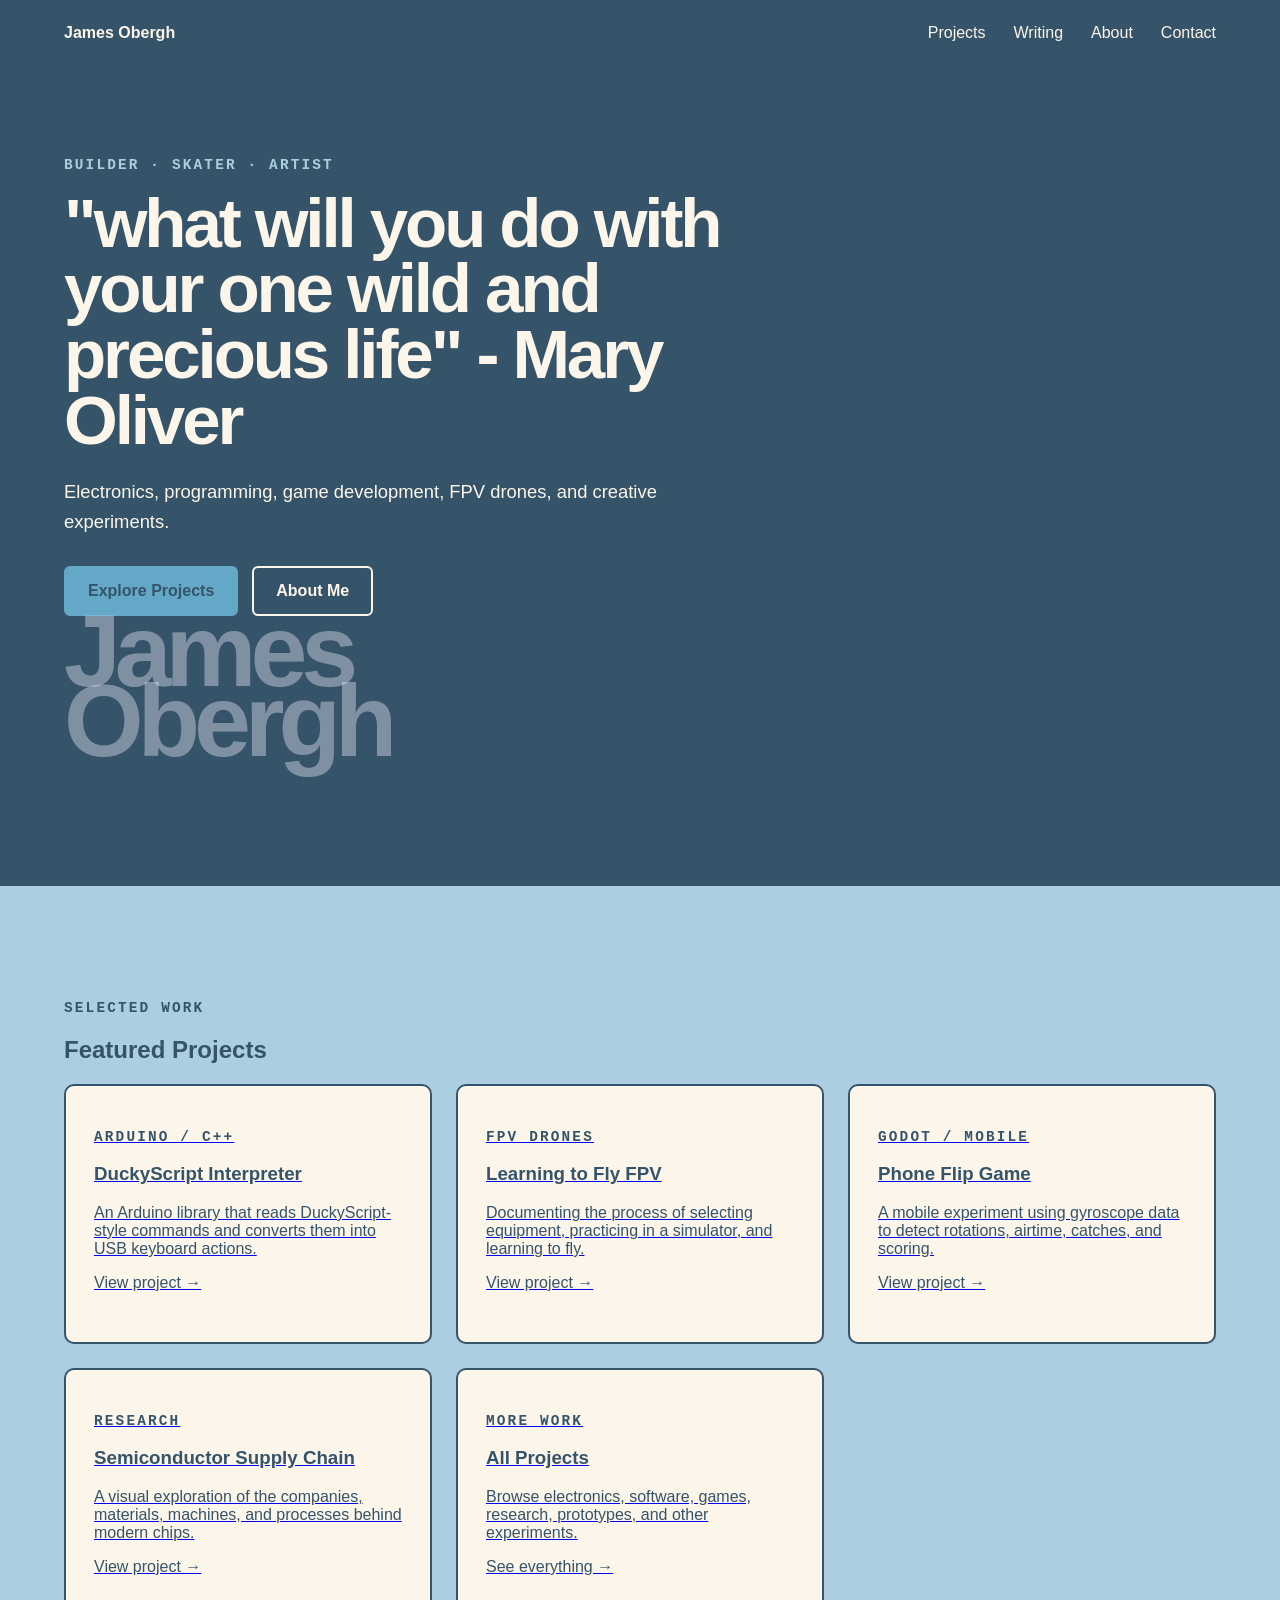
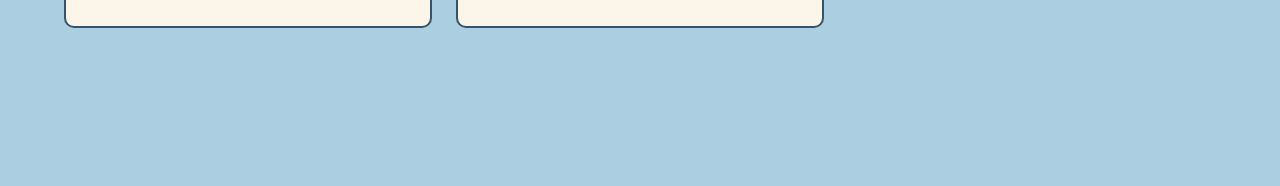
==== index.html @ 6d8366f0 "Update navigation links and project descriptions" ====
<!DOCTYPE html>
<html lang="en">
<head>
    <meta charset="UTF-8">

    <meta
        name="viewport"
        content="width=device-width, initial-scale=1.0"
    >

    <meta
        name="description"
        content="The projects, writing, and experiments of James Obergh."
    >

    <title>James Obergh</title>

    <link rel="stylesheet" href="styles.css">
    <script src="script.js" defer></script>
</head>

<body>
    <header class="site-header">
        <a class="logo" href="#">James Obergh</a>

        <nav>
            <a href="projects.html">Projects</a>
            <a href="writing.html">Writing</a>
            <a href="about.html">About</a>
            <a href="contact.html">Contact</a>
        </nav>
    </header>

    <main>
        <section class="hero">
            <div class="hero-content">
                <p class="eyebrow">
                    Builder · Skater · Artist
                </p>

                <h1>
                    "what will you do with your one wild and precious life" - Mary Oliver
                </h1>

                <p class="hero-description">
                    Electronics, programming, game development,
                    FPV drones, and creative experiments.
                </p>

            <div class="buttons">
                <a class="button" href="projects.html">
                    Explore Projects
                </a>
            
                <a class="button secondary" href="about.html">
                    About Me
                </a>
            </div>

            <div class="floating-name" aria-hidden="true">
                <span class="first-name">James</span>
                <span class="last-name">Obergh</span>
            </div>
        </section>

        <section class="projects" id="projects">
            <div class="projects-inner">
                <p class="eyebrow">Selected work</p>
                <h2>Featured Projects</h2>

                <div class="project-grid">
                
                    <!-- Featured project 1 -->
                    <a
                        class="project-card-link"
                        href="projects/duckyscript-interpreter.html"
                    >
                        <article class="project-card">
                            <p class="eyebrow">Arduino / C++</p>
                
                            <h3>DuckyScript Interpreter</h3>
                
                            <p>
                                An Arduino library that reads DuckyScript-style
                                commands and converts them into USB keyboard actions.
                            </p>
                
                            <span class="project-link-text">
                                View project →
                            </span>
                        </article>
                    </a>
                
                
                    <!-- Featured project 2 -->
                    <a
                        class="project-card-link"
                        href="projects/fpv-learning-journey.html"
                    >
                        <article class="project-card">
                            <p class="eyebrow">FPV Drones</p>
                
                            <h3>Learning to Fly FPV</h3>
                
                            <p>
                                Documenting the process of selecting equipment,
                                practicing in a simulator, and learning to fly.
                            </p>
                
                            <span class="project-link-text">
                                View project →
                            </span>
                        </article>
                    </a>
                
                
                
                    <!-- Featured project 4 -->
                    <a
                        class="project-card-link"
                        href="projects/phone-flip-game.html"
                    >
                        <article class="project-card">
                            <p class="eyebrow">Godot / Mobile</p>
                
                            <h3>Phone Flip Game</h3>
                
                            <p>
                                A mobile experiment using gyroscope data to detect
                                rotations, airtime, catches, and scoring.
                            </p>
                
                            <span class="project-link-text">
                                View project →
                            </span>
                        </article>
                    </a>
                
                
                    <!-- Featured project 5 -->
                    <a
                        class="project-card-link"
                        href="projects/semiconductor-supply-chain.html"
                    >
                        <article class="project-card">
                            <p class="eyebrow">Research</p>
                
                            <h3>Semiconductor Supply Chain</h3>
                
                            <p>
                                A visual exploration of the companies, materials,
                                machines, and processes behind modern chips.
                            </p>
                
                            <span class="project-link-text">
                                View project →
                            </span>
                        </article>
                    </a>
                
                
                    <!-- Link to the full Projects page -->
                    <a class="project-card-link" href="projects.html">
                        <article class="project-card project-card-more">
                            <p class="eyebrow">More Work</p>
                
                            <h3>All Projects</h3>
                
                            <p>
                                Browse electronics, software, games, research,
                                prototypes, and other experiments.
                            </p>
                
                            <span class="project-link-text">
                                See everything →
                            </span>
                        </article>
                    </a>
                
                </div>
            </div>
        </section>
    </main>
</body>
</html>
---- styles.css ----
/* =========================================================
   COLOR PALETTE AND DESIGN VARIABLES
   ========================================================= */

:root {
    /* Colors taken from your coastal palette */
    --cream: #FCF5EA;
    --pink: #F1CED3;
    --navy: #355469;
    --blue: #64A8C8;
    --sky: #ABCFE0;
    --lavender: #E7E4F3;

    /*
       Semantic variables describe how colors are used.

       This makes it easier to change the design later.
       For example, changing --background changes every
       element that uses var(--background).
    */
    --background: var(--navy);
    --surface: var(--sky);
    --text: var(--cream);
    --text-dark: var(--navy);
    --accent: var(--blue);
    --highlight: var(--pink);
    --paper: var(--lavender);
    --card: var(--cream);
}


/* =========================================================
   GLOBAL PAGE SETTINGS
   ========================================================= */

/*
   Apply border-box sizing to every element.

   With border-box, padding and borders are included
   inside the element's declared width and height.
*/
* {
    box-sizing: border-box;
}


/*
   Smoothly animate movement when following links
   such as href="#projects".
*/
html {
    scroll-behavior: smooth;
}


/* Main page styling */
body {
    /* Remove the browser's default outer spacing */
    margin: 0;

    /* Make the page at least as tall as the screen */
    min-height: 100vh;

    /*
       Prevent horizontally overflowing objects,
       such as the large floating name, from creating
       a horizontal scrollbar.
    */
    overflow-x: hidden;

    background: var(--background);
    color: var(--text);

    /*
       The browser tries Arial first.
       If Arial is unavailable, it tries Helvetica,
       followed by the default sans-serif font.
    */
    font-family: Arial, Helvetica, sans-serif;
}


/* =========================================================
   SITE HEADER AND NAVIGATION
   ========================================================= */

.site-header {
    /*
       Keep the header in the normal page layout while
       allowing z-index to control its stacking order.
    */
    position: relative;
    z-index: 10;

    /*
       Place the logo and navigation beside each other.
    */
    display: flex;

    /*
       Push the logo to the left and navigation to the right.
    */
    justify-content: space-between;

    /* Vertically align the logo and navigation */
    align-items: center;

    /*
       Use 90% of the viewport width, but never exceed 1200px.
    */
    width: min(1200px, 90%);

    /*
       0 gives no top/bottom margin.
       auto centers the header horizontally.
    */
    margin: 0 auto;

    /* Add 24px of space above and below the header contents */
    padding: 24px 0;
}


/* Website name shown in the upper-left corner */
.logo {
    color: var(--cream);
    font-weight: 700;
    text-decoration: none;
}


/* Navigation link container */
nav {
    display: flex;

    /* Place 28px between each navigation link */
    gap: 28px;
}


/* Individual navigation links */
nav a {
    color: var(--cream);
    text-decoration: none;

    /*
       Animate color and movement instead of changing
       them instantly.
    */
    transition:
        color 180ms ease,
        transform 180ms ease;
}


/* Navigation link behavior when hovered */
nav a:hover {
    color: var(--pink);

    /* Move the link upward by 2px */
    transform: translateY(-2px);
}


/* =========================================================
   HERO SECTION
   ========================================================= */

.hero {
    /*
       Create a positioning context for objects inside
       the hero section.
    */
    position: relative;

    /*
       Creates an isolated stacking context so hero layers
       do not unexpectedly overlap elements outside the hero.
    */
    isolation: isolate;

    overflow: visible;

    /*
       Build a two-column layout:
       left side = introduction
       right side = large floating name
    */
    display: grid;

    /*
       The first column receives slightly more space.

       minmax(0, 1.14fr):
       Can shrink to zero and receives 1.14 shares.

       minmax(340px, 0.6fr):
       Stays at least 340px wide and receives 0.6 shares.
    */
   
    grid-template-columns: minmax(0, 1.14fr) minmax(340px, 0.6fr);

    /* Vertically center the two columns */
    align-items: center;

    /* Space between the columns */
    gap: 40px;

    /* Match the width and alignment of the header */
    width: min(1200px, 90%);
    margin: 0 auto;

    /*
       svh means "small viewport height."

       The hero fills approximately one screen,
       minus space used by the header.
    */
    min-height: calc(100svh - 80px);
}


/* Contains the eyebrow, heading, description, and buttons */
.hero-content {
    position: relative;

    /*
       Place the content above the decorative floating name.
    */
    z-index: 2;

    /*
       Prevent the content from becoming excessively wide
       on large monitors.
    */
    max-width: 780px;
}


/*
   Small uppercase category-style text, such as:

   ENGINEER · PROGRAMMER · BUILDER
*/
.eyebrow {
    color: var(--sky);

    font-family: monospace;
    font-size: 0.9rem;
    font-weight: 700;

    /* Increase spacing between letters */
    letter-spacing: 0.15em;

    /* Display the text in uppercase */
    text-transform: uppercase;
}


/*
   Override the normal eyebrow color only when an eyebrow
   is inside the projects section.

   The darker color is more readable against the light
   projects background.
*/
.projects .eyebrow {
    color: var(--navy);
}


/* Main hero heading */
.hero h1 {
    /*
       Top margin: 18px
       Left/right margin: 0
       Bottom margin: 24px
    */
    margin: 18px 0 24px;

    /*
       Responsive font size:

       Minimum: 3.5rem
       Preferred: 5.4% of viewport width
       Maximum: 6rem
    */
    font-size: clamp(3.5rem, 5.4vw, 6rem);

    /*
       Tight line spacing makes the large heading
       feel more compact.
    */
    line-height: 0.95;

    /*
       Slight negative letter spacing pulls large
       letters closer together.
    */
    letter-spacing: -0.045em;
}


/* Paragraph beneath the main heading */
.hero-description {
    max-width: 620px;
    font-size: 1.15rem;

    /* Add comfortable vertical spacing between text lines */
    line-height: 1.6;
}


/* Container holding both hero buttons */
.buttons {
    display: flex;
    gap: 14px;
    margin-top: 30px;
}


/* =========================================================
   BUTTONS
   ========================================================= */

.button {
    /*
       Inline-block allows the link to behave like an
       inline element while accepting padding and sizing.
    */
    display: inline-block;

    padding: 14px 22px;

    border: 2px solid var(--blue);
    border-radius: 6px;

    background: var(--blue);
    color: var(--navy);

    font-weight: 700;
    text-decoration: none;

    /*
       Smoothly animate all button states that change
       during hover.
    */
    transition:
        background 180ms ease,
        border-color 180ms ease,
        color 180ms ease,
        transform 180ms ease,
        box-shadow 180ms ease;
}


/*
   Secondary button variation.

   It keeps the normal button dimensions but has
   a transparent background.
*/
.button.secondary {
    border-color: var(--cream);

    background: transparent;
    color: var(--cream);
}


/* Hover behavior for primary and secondary buttons */
.button:hover {
    /* Move the button upward */
    transform: translateY(-4px);

    background: var(--pink);
    border-color: var(--pink);

    /*
       Add a solid offset shadow:
       6px right, 6px down, no blur.
    */
    box-shadow: 6px 6px 0 var(--sky);
}


/* Additional hover behavior specific to the secondary button */
.button.secondary:hover {
    background: var(--lavender);
    border-color: var(--lavender);
    color: var(--navy);
}


/*
   Keyboard accessibility.

   focus-visible normally appears when a visitor navigates
   using Tab rather than clicking with the mouse.
*/
.button:focus-visible,
nav a:focus-visible,
.logo:focus-visible {
    outline: 3px solid var(--pink);

    /* Move the outline away from the element by 4px */
    outline-offset: 4px;
}


/* =========================================================
   INTERACTIVE FLOATING NAME
   ========================================================= */

.floating-name {
    position: relative;
    z-index: 1;

    justify-self: end;
    align-self: end;

    margin-bottom: 6vh;

    font-size: clamp(5rem, 8vw, 8.5rem);
    font-weight: 900;
    line-height: 0.68;
    letter-spacing: -0.06em;

    color: rgba(231, 228, 243, 0.42);

    pointer-events: none;
    user-select: none;

    transition: transform 180ms ease-out;
}


/*
   Display each name as its own line.

   Without display: block, both spans would normally
   appear beside each other.
*/
.floating-name span {
    display: block;
}


/*
   JavaScript moves James and Obergh independently.

   This makes each movement transition smoothly.
*/
.first-name,
.last-name {
    transition: transform 180ms ease-out;
}


/* =========================================================
   PROJECTS SECTION
   ========================================================= */

.projects {
    /* Make the projects section at least one screen tall */
    min-height: 100vh;

    /*
       100px top/bottom padding.
       5% left/right padding.
    */
    padding: 100px 5%;

    background: var(--sky);
    color: var(--navy);
}


/* Centers the project content and limits its width */
.projects-inner {
    width: min(1200px, 100%);
    margin: 0 auto;
}


/* Grid holding all project cards */
.project-grid {
    display: grid;

    /*
       Create three equal-width columns.
    */
    grid-template-columns: repeat(3, 1fr);

    /* Space between cards */
    gap: 24px;
}


/* Individual project card */
.project-card {
    min-height: 260px;
    padding: 28px;

    border: 2px solid var(--navy);
    border-radius: 10px;

    background: var(--cream);
    color: var(--navy);

    /*
       Smooth the card's movement, color, and shadow.
    */
    transition:
        transform 200ms ease,
        background 200ms ease,
        box-shadow 200ms ease;
}


/* Project card interaction */
.project-card:hover {
    /*
       Move the card 6px left and 6px upward.
    */
    transform: translate(-6px, -6px);

    background: var(--lavender);

    /*
       Add a solid shadow 10px right and 10px down.
    */
    box-shadow: 10px 10px 0 var(--pink);
}


/* =========================================================
   MOBILE AND TABLET LAYOUT
   ========================================================= */

/*
   Apply these rules only when the viewport is
   900px wide or narrower.
*/
@media (max-width: 900px) {
    /*
       Temporarily hide desktop navigation.

       Later, this can be replaced with a mobile menu button.
    */
    nav {
        display: none;
    }


    /*
       Change the desktop grid into a vertical flex layout.
    */
    .hero {
        display: flex;
        flex-direction: column;

        align-items: flex-start;
        justify-content: center;

        padding: 70px 0 40px;
    }


    /* Adjust heading size for smaller displays */
    .hero h1 {
        font-size: clamp(3.4rem, 12vw, 5.5rem);
    }


    /*
       On smaller screens, position the floating name
       behind the hero content.
    */
    .floating-name {
        position: absolute;

        /*
           Negative right positioning allows part of the
           decorative text to extend beyond the screen edge.
        */
        right: -8%;
        bottom: 7%;

        font-size: clamp(6rem, 22vw, 10rem);
        opacity: 0.45;
    }


    /*
       Change project cards from three columns
       to one vertical column.
    */
    .project-grid {
        grid-template-columns: 1fr;
    }
}
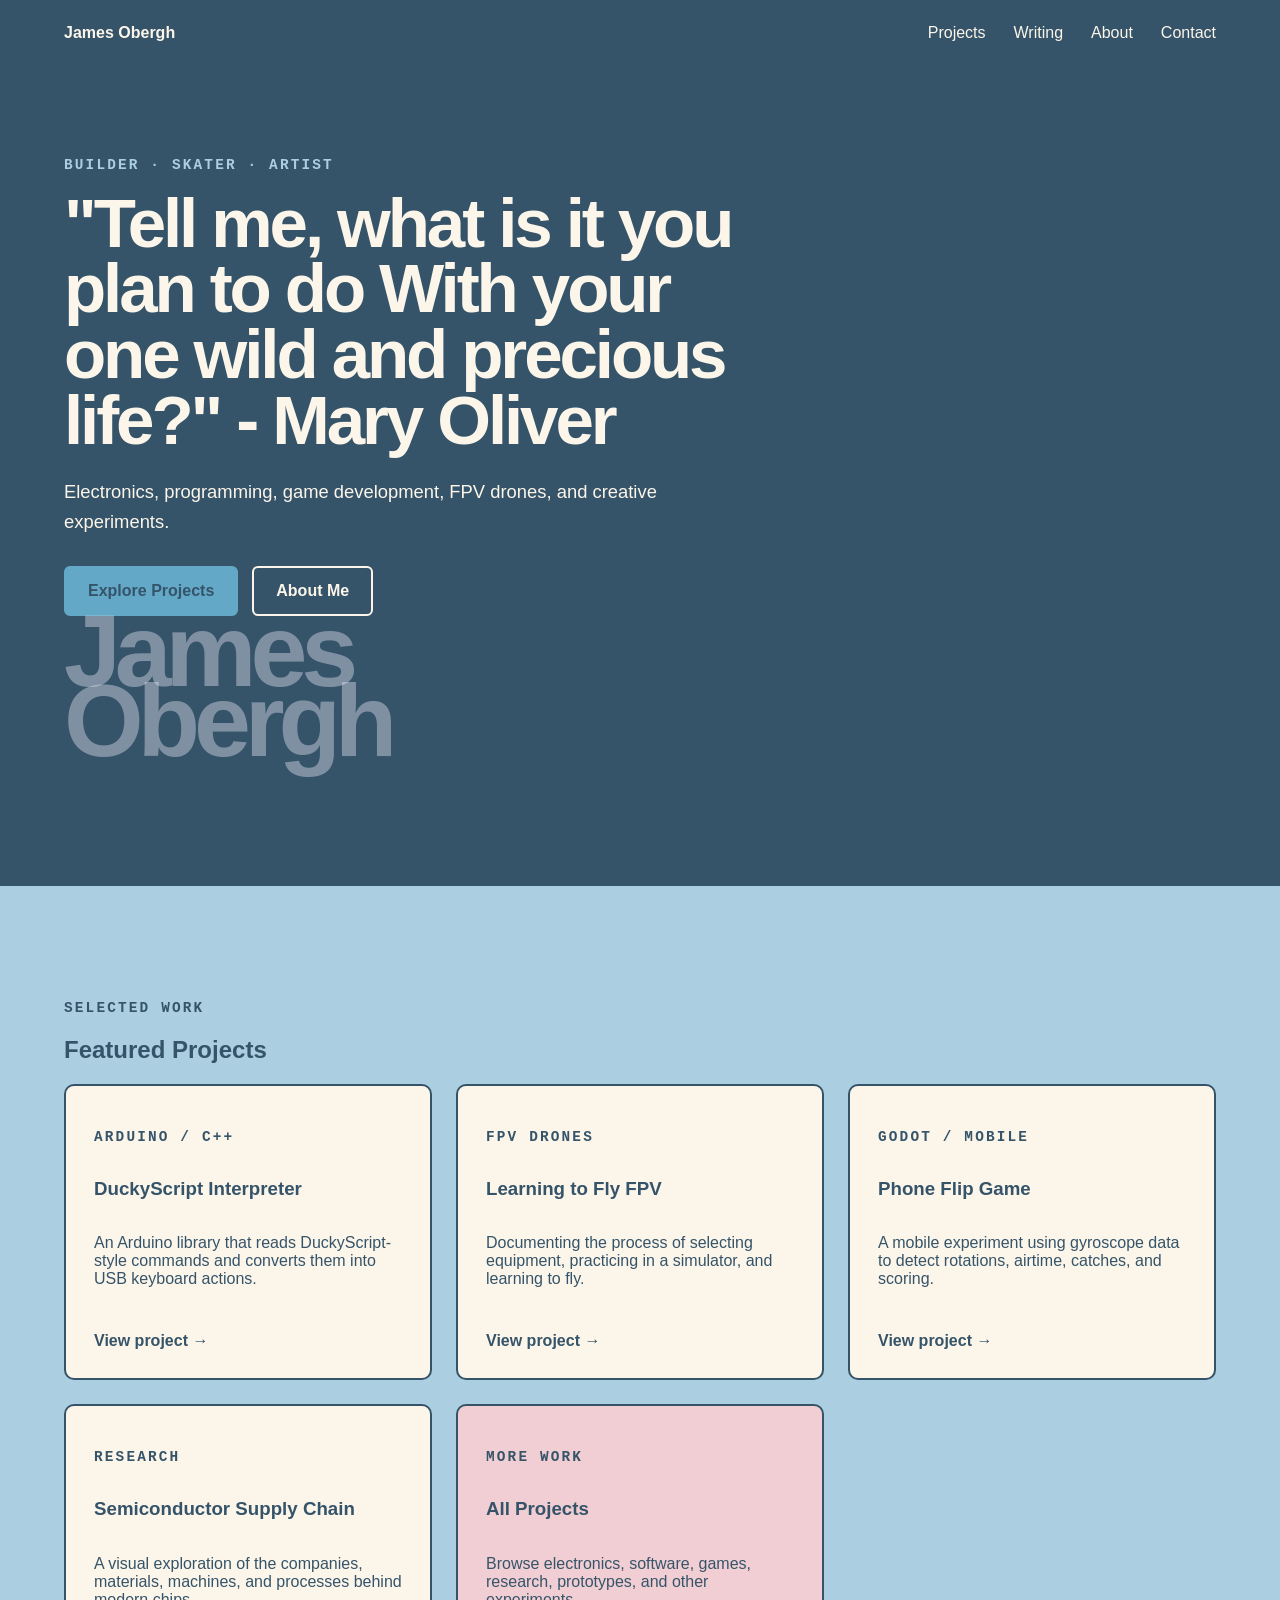
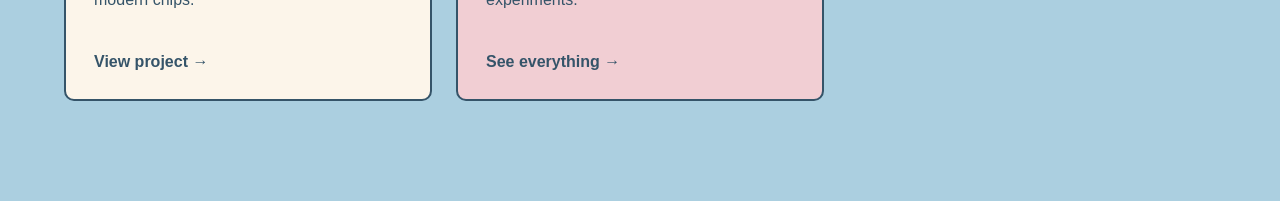
==== commit da444921: "Update quote by Mary Oliver in index.html" ====
--- a/index.html
+++ b/index.html
@@ -39,7 +39,8 @@
                 </p>
 
                 <h1>
-                    "what will you do with your one wild and precious life" - Mary Oliver
+                    "Tell me, what is it you plan to do
+                    With your one wild and precious life?" - Mary Oliver
                 </h1>
 
                 <p class="hero-description">
--- a/styles.css
+++ b/styles.css
@@ -517,20 +517,82 @@
         box-shadow 200ms ease;
 }
 
-
-/* Project card interaction */
-.project-card:hover {
-    /*
-       Move the card 6px left and 6px upward.
-    */
+/*
+   Make the entire project card clickable without
+   displaying the normal anchor underline or color.
+*/
+.project-card-link {
+    display: block;
+
+    color: inherit;
+    text-decoration: none;
+}
+
+
+/*
+   Give the card content a vertical layout so the
+   "View project" text can remain near the bottom.
+*/
+.project-card {
+    display: flex;
+    flex-direction: column;
+
+    min-height: 280px;
+    padding: 28px;
+
+    border: 2px solid var(--navy);
+    border-radius: 10px;
+
+    background: var(--cream);
+    color: var(--navy);
+
+    transition:
+        transform 200ms ease,
+        background 200ms ease,
+        box-shadow 200ms ease;
+}
+
+
+/*
+   Push the final link label toward the bottom
+   of the card.
+*/
+.project-link-text {
+    margin-top: auto;
+    padding-top: 28px;
+
+    font-weight: 700;
+}
+
+
+/*
+   Move and recolor a project card when the link
+   containing it is hovered.
+*/
+.project-card-link:hover .project-card {
     transform: translate(-6px, -6px);
 
     background: var(--lavender);
-
-    /*
-       Add a solid shadow 10px right and 10px down.
-    */
     box-shadow: 10px 10px 0 var(--pink);
+}
+
+
+/*
+   Provide visible keyboard focus for people
+   navigating with the Tab key.
+*/
+.project-card-link:focus-visible {
+    outline: 3px solid var(--pink);
+    outline-offset: 6px;
+}
+
+
+/*
+   Give the final "All Projects" card a slightly
+   different starting color.
+*/
+.project-card-more {
+    background: var(--pink);
 }
 
 
@@ -542,6 +604,178 @@
    Apply these rules only when the viewport is
    900px wide or narrower.
 */
+
+/* =========================================================
+   COMPLETE PROJECTS PAGE
+   ========================================================= */
+
+.projects-page {
+    min-height: 100vh;
+    padding: 80px 5% 120px;
+
+    background: var(--sky);
+    color: var(--navy);
+}
+
+
+/*
+   Introductory heading at the top of Projects,
+   About, Writing, and similar pages.
+*/
+.page-heading {
+    width: min(1200px, 100%);
+    margin: 0 auto 100px;
+}
+
+
+.page-heading h1 {
+    margin: 12px 0;
+
+    font-size: clamp(4rem, 10vw, 9rem);
+    line-height: 0.9;
+    letter-spacing: -0.055em;
+}
+
+
+.page-heading p:not(.eyebrow) {
+    max-width: 650px;
+
+    font-size: 1.2rem;
+    line-height: 1.6;
+}
+
+
+/*
+   Each category gets its own separated section.
+*/
+.project-category {
+    width: min(1200px, 100%);
+    margin: 0 auto 110px;
+}
+
+
+.project-category h2 {
+    margin-top: 10px;
+
+    font-size: clamp(2rem, 4vw, 4rem);
+    letter-spacing: -0.035em;
+}
+
+
+.projects-page .eyebrow {
+    color: var(--navy);
+}
+
+/* =========================================================
+   INDIVIDUAL PROJECT PAGES
+   ========================================================= */
+
+.project-page {
+    min-height: 100vh;
+    padding: 70px 5% 120px;
+
+    background: var(--cream);
+    color: var(--navy);
+}
+
+
+.project-hero {
+    width: min(1000px, 100%);
+    margin: 0 auto 100px;
+}
+
+
+.project-hero .eyebrow {
+    color: var(--navy);
+}
+
+
+.project-hero h1 {
+    max-width: 900px;
+    margin: 16px 0 28px;
+
+    font-size: clamp(4rem, 9vw, 8rem);
+    line-height: 0.9;
+    letter-spacing: -0.055em;
+}
+
+
+.project-summary {
+    max-width: 750px;
+
+    font-size: clamp(1.2rem, 2vw, 1.6rem);
+    line-height: 1.55;
+}
+
+
+.project-meta {
+    display: flex;
+    flex-wrap: wrap;
+    gap: 12px 28px;
+
+    margin-top: 40px;
+    padding-top: 24px;
+
+    border-top: 2px solid var(--navy);
+
+    font-family: monospace;
+    font-size: 0.9rem;
+}
+
+
+.project-body {
+    width: min(780px, 100%);
+    margin: 0 auto;
+}
+
+
+.project-body section {
+    margin-bottom: 80px;
+}
+
+
+.project-body h2 {
+    margin-bottom: 18px;
+
+    font-size: clamp(2rem, 4vw, 3.2rem);
+    letter-spacing: -0.035em;
+}
+
+
+.project-body p,
+.project-body li {
+    font-size: 1.1rem;
+    line-height: 1.8;
+}
+
+
+.project-body pre {
+    overflow-x: auto;
+
+    padding: 24px;
+    margin: 32px 0;
+
+    border: 2px solid var(--navy);
+    border-radius: 8px;
+
+    background: var(--navy);
+    color: var(--cream);
+}
+
+
+.project-body code {
+    font-family:
+        Consolas,
+        "Courier New",
+        monospace;
+}
+
+
+.project-footer {
+    width: min(780px, 100%);
+    margin: 100px auto 0;
+}
+
 @media (max-width: 900px) {
     /*
        Temporarily hide desktop navigation.
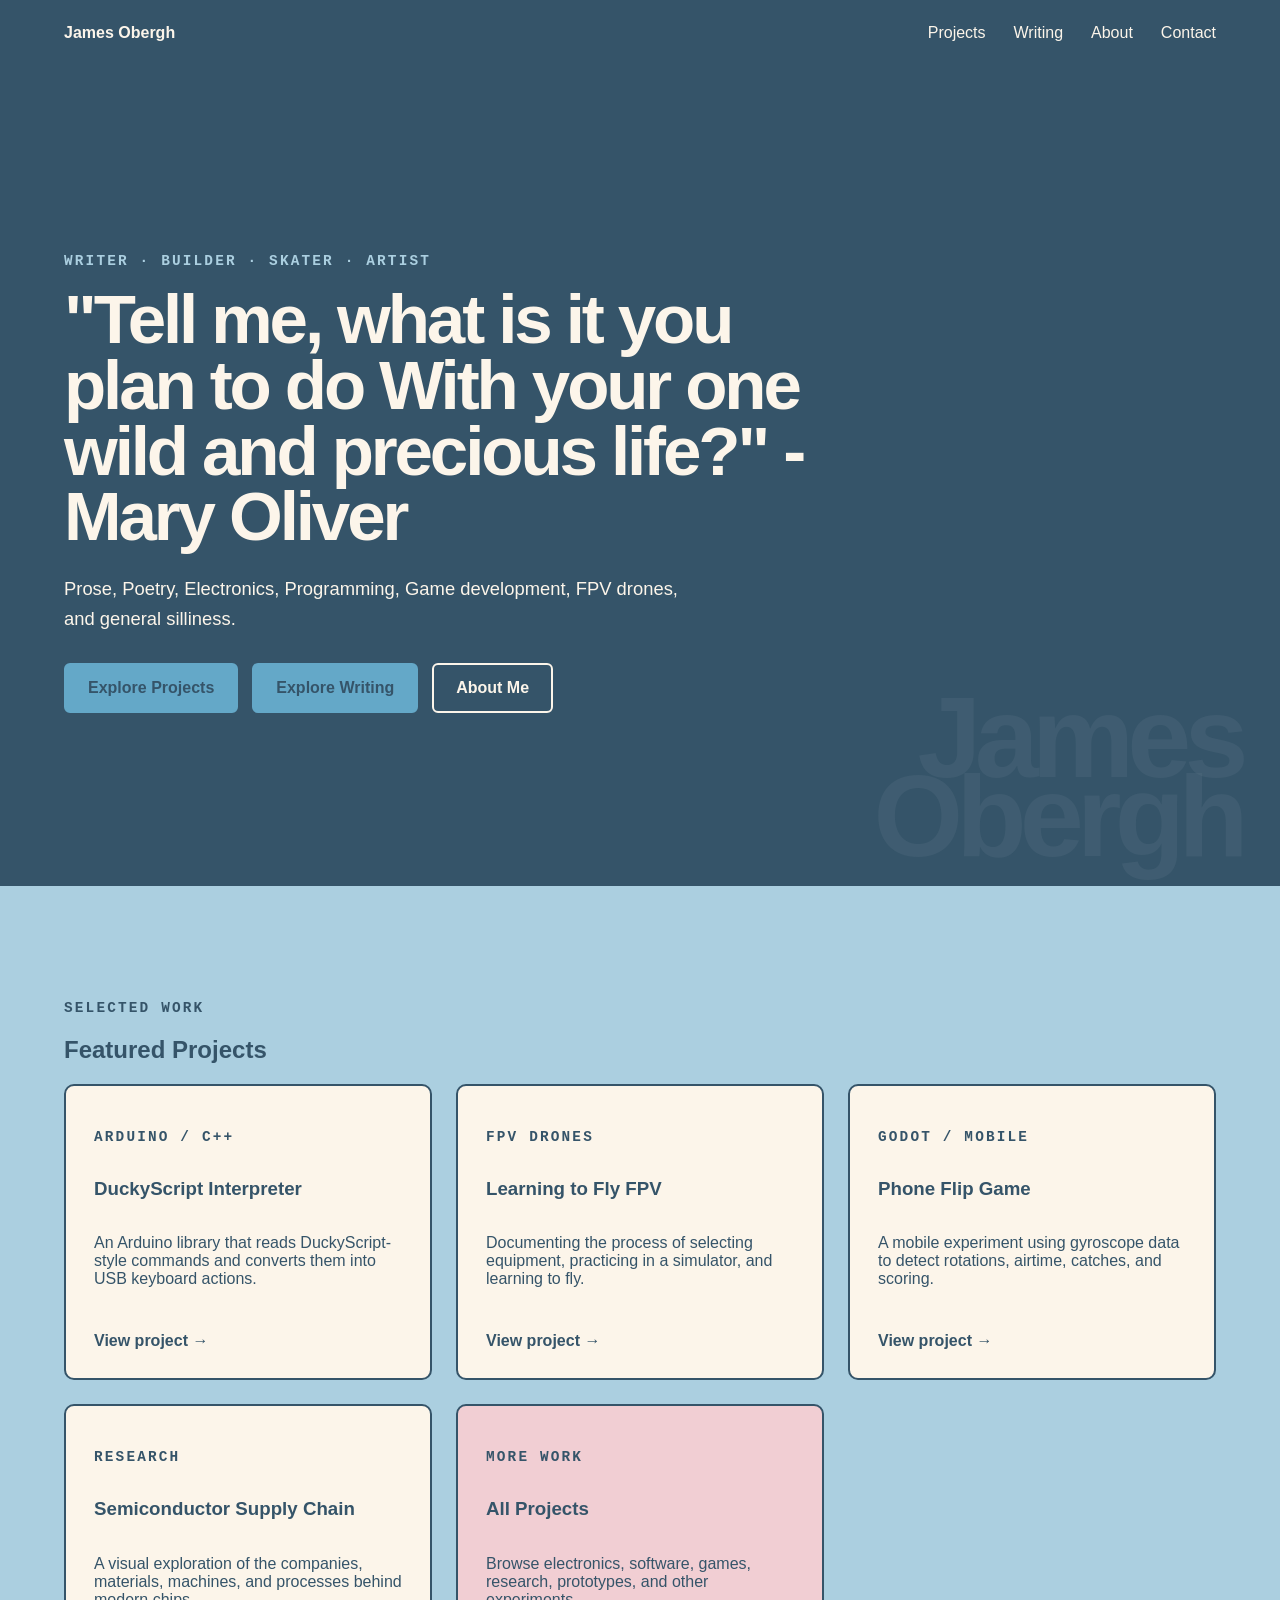
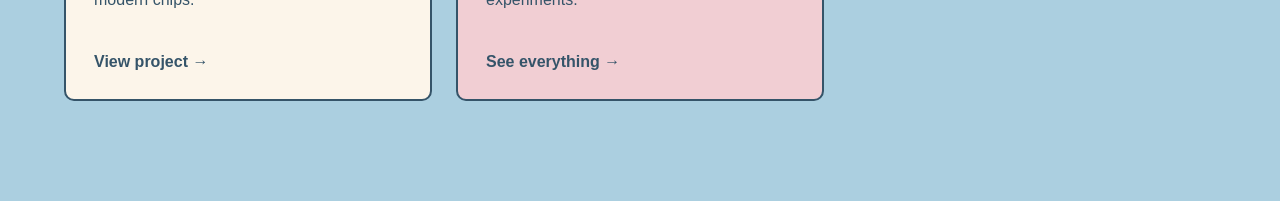
==== commit 502e771f: "Update index.html" ====
--- a/index.html
+++ b/index.html
@@ -35,7 +35,7 @@
         <section class="hero">
             <div class="hero-content">
                 <p class="eyebrow">
-                    Builder · Skater · Artist
+                   Writer · Builder · Skater · Artist
                 </p>
 
                 <h1>
@@ -44,13 +44,17 @@
                 </h1>
 
                 <p class="hero-description">
-                    Electronics, programming, game development,
-                    FPV drones, and creative experiments.
+                    Prose, Poetry, Electronics, Programming, Game development,
+                    FPV drones, and general silliness.
                 </p>
 
             <div class="buttons">
                 <a class="button" href="projects.html">
                     Explore Projects
+                </a>
+                
+                <a class="button" href="writing.html">
+                    Explore Writing
                 </a>
             
                 <a class="button secondary" href="about.html">
--- a/styles.css
+++ b/styles.css
@@ -186,19 +186,19 @@
        left side = introduction
        right side = large floating name
     */
-    display: grid;
+    display: flex;
 
     /*
        The first column receives slightly more space.
 
-       minmax(0, 1.14fr):
-       Can shrink to zero and receives 1.14 shares.
+       minmax(0, 1.25fr):
+       Can shrink to zero and receives 1.25 shares.
 
        minmax(340px, 0.6fr):
        Stays at least 340px wide and receives 0.6 shares.
     */
    
-    grid-template-columns: minmax(0, 1.14fr) minmax(340px, 0.6fr);
+    grid-template-columns: minmax(0, 1.25fr) minmax(320px, 0.75fr);
 
     /* Vertically center the two columns */
     align-items: center;
@@ -412,26 +412,37 @@
    INTERACTIVE FLOATING NAME
    ========================================================= */
 
+/* Large decorative name fixed to the viewport as a watermark */
 .floating-name {
-    position: relative;
+    position: fixed;
+
+    /* Anchor the watermark to the bottom-right of the screen */
+    right: clamp(0.5rem, 3vw, 2.5rem);
+   bottom: clamp(1rem, 5vh, 4rem);
+
+
+    /*
+       Keep it behind important content but still visible
+       across the page.
+    */
     z-index: 1;
 
-    justify-self: end;
-    align-self: end;
-
-    margin-bottom: 6vh;
-
-    font-size: clamp(5rem, 8vw, 8.5rem);
+    font-size: clamp(5rem, 9vw, 9rem);
     font-weight: 900;
     line-height: 0.68;
     letter-spacing: -0.06em;
-
-    color: rgba(231, 228, 243, 0.42);
+    text-align: right;
+
+    color: rgba(231, 228, 243, 0.24);
+   opacity: 0.24;
+   
 
     pointer-events: none;
     user-select: none;
 
-    transition: transform 180ms ease-out;
+    transition:
+        transform 180ms ease-out,
+        opacity 180ms ease;
 }
 
 
@@ -776,6 +787,371 @@
     margin: 100px auto 0;
 }
 
+/* =========================================================
+   WRITING INDEX PAGE
+   ========================================================= */
+
+/*
+   Light background for the complete Writing page.
+*/
+.writing-page {
+    position: relative;
+    z-index: 2;
+
+    min-height: 100vh;
+    padding: 80px 5% 120px;
+
+    background: var(--sky);
+    color: var(--navy);
+}
+
+
+/*
+   Introductory heading at the top of the page.
+*/
+.writing-heading {
+    width: min(1200px, 100%);
+    margin: 0 auto 110px;
+}
+
+
+.writing-heading h1 {
+    margin: 12px 0 24px;
+
+    font-size: clamp(4.5rem, 11vw, 10rem);
+    line-height: 0.84;
+    letter-spacing: -0.06em;
+}
+
+
+.writing-introduction {
+    max-width: 680px;
+
+    font-size: clamp(1.15rem, 2vw, 1.4rem);
+    line-height: 1.65;
+}
+
+
+/*
+   One category of writing, such as Technical Explanations.
+*/
+.writing-category {
+    width: min(1200px, 100%);
+    margin: 0 auto 120px;
+}
+
+
+.writing-category h2 {
+    margin: 10px 0 38px;
+
+    font-size: clamp(2.4rem, 5vw, 4.5rem);
+    line-height: 1;
+    letter-spacing: -0.04em;
+}
+
+
+/*
+   Dark eyebrow text is more readable against the light page.
+*/
+.writing-page .eyebrow {
+    color: var(--navy);
+}
+
+
+/*
+   Responsive article-card layout.
+*/
+.writing-grid {
+    display: grid;
+
+    grid-template-columns:
+        repeat(auto-fit, minmax(300px, 1fr));
+
+    gap: 26px;
+}
+
+
+/*
+   Complete clickable article card.
+*/
+.writing-card {
+    display: flex;
+
+    min-height: 340px;
+    padding: 32px;
+
+    border: 2px solid var(--navy);
+    border-radius: 12px;
+
+    background: var(--cream);
+    color: var(--navy);
+    text-decoration: none;
+
+    transition:
+        transform 200ms ease,
+        background 200ms ease,
+        box-shadow 200ms ease;
+}
+
+
+/*
+   Make the article inside the link fill the card.
+*/
+.writing-card article {
+    display: flex;
+    flex-direction: column;
+
+    width: 100%;
+}
+
+
+/*
+   Move linked cards when hovered.
+*/
+a.writing-card:hover {
+    transform: translate(-6px, -6px);
+
+    background: var(--lavender);
+    box-shadow: 10px 10px 0 var(--pink);
+}
+
+
+/*
+   Date and category row.
+*/
+.writing-card-meta {
+    display: flex;
+    justify-content: space-between;
+    gap: 20px;
+
+    margin-bottom: 34px;
+
+    font-family: monospace;
+    font-size: 0.8rem;
+    font-weight: 700;
+    letter-spacing: 0.08em;
+    text-transform: uppercase;
+}
+
+
+/*
+   Article title.
+*/
+.writing-card h3 {
+    margin: 0 0 22px;
+
+    font-size: clamp(1.7rem, 3vw, 2.5rem);
+    line-height: 1.05;
+    letter-spacing: -0.035em;
+}
+
+
+/*
+   Article description.
+*/
+.writing-card p {
+    margin: 0;
+
+    font-size: 1.05rem;
+    line-height: 1.65;
+}
+
+
+/*
+   Keep the Read article link at the card's bottom.
+*/
+.writing-card-action {
+    margin-top: auto;
+    padding-top: 36px;
+
+    font-weight: 700;
+}
+
+
+/*
+   Visible outline for keyboard navigation.
+*/
+.writing-card:focus-visible {
+    outline: 3px solid var(--pink);
+    outline-offset: 6px;
+}
+
+
+/*
+   Non-clickable placeholder card.
+*/
+.writing-card-placeholder {
+    flex-direction: column;
+
+    background: var(--pink);
+}
+
+/* =========================================================
+   INDIVIDUAL ARTICLE PAGE
+   ========================================================= */
+
+.article-page {
+    position: relative;
+    z-index: 2;
+
+    min-height: 100vh;
+    padding: 70px 5% 130px;
+
+    background: var(--cream);
+    color: var(--navy);
+}
+
+
+/*
+   Article title and introductory information.
+*/
+.article-header {
+    width: min(950px, 100%);
+    margin: 0 auto 110px;
+}
+
+
+.article-back-link {
+    display: inline-block;
+    margin-bottom: 70px;
+
+    color: var(--navy);
+    font-weight: 700;
+    text-decoration: none;
+}
+
+
+.article-back-link:hover {
+    text-decoration: underline;
+}
+
+
+.article-header .eyebrow {
+    color: var(--navy);
+}
+
+
+.article-header h1 {
+    max-width: 950px;
+    margin: 18px 0 30px;
+
+    font-size: clamp(3.8rem, 8vw, 7.5rem);
+    line-height: 0.9;
+    letter-spacing: -0.055em;
+}
+
+
+.article-subtitle {
+    max-width: 760px;
+
+    font-size: clamp(1.2rem, 2vw, 1.55rem);
+    line-height: 1.6;
+}
+
+
+/*
+   Author, date, and reading-time information.
+*/
+.article-details {
+    display: flex;
+    flex-wrap: wrap;
+    gap: 12px 28px;
+
+    margin-top: 45px;
+    padding-top: 24px;
+
+    border-top: 2px solid var(--navy);
+
+    font-family: monospace;
+    font-size: 0.9rem;
+}
+
+
+/*
+   Keep article text at a comfortable reading width.
+*/
+.article-body {
+    width: min(760px, 100%);
+    margin: 0 auto;
+}
+
+
+/*
+   Space between major sections.
+*/
+.article-body section {
+    margin-bottom: 80px;
+}
+
+
+.article-body h2 {
+    margin: 0 0 22px;
+
+    font-size: clamp(2.1rem, 4vw, 3.4rem);
+    line-height: 1;
+    letter-spacing: -0.04em;
+}
+
+
+.article-body h3 {
+    margin: 45px 0 16px;
+
+    font-size: clamp(1.4rem, 3vw, 2rem);
+}
+
+
+.article-body p,
+.article-body li {
+    font-size: 1.12rem;
+    line-height: 1.85;
+}
+
+
+.article-body p {
+    margin: 0 0 26px;
+}
+
+
+.article-body li {
+    margin-bottom: 10px;
+}
+
+
+/*
+   Code block styling.
+*/
+.article-body pre {
+    overflow-x: auto;
+
+    margin: 34px 0;
+    padding: 26px;
+
+    border: 2px solid var(--navy);
+    border-radius: 10px;
+
+    background: var(--navy);
+    color: var(--cream);
+}
+
+
+.article-body code {
+    font-family:
+        Consolas,
+        "Courier New",
+        monospace;
+
+    line-height: 1.6;
+}
+
+
+/*
+   Footer beneath an article.
+*/
+.article-footer {
+    width: min(760px, 100%);
+    margin: 110px auto 0;
+}
+
 @media (max-width: 900px) {
     /*
        Temporarily hide desktop navigation.
@@ -811,19 +1187,13 @@
        On smaller screens, position the floating name
        behind the hero content.
     */
-    .floating-name {
-        position: absolute;
-
-        /*
-           Negative right positioning allows part of the
-           decorative text to extend beyond the screen edge.
-        */
-        right: -8%;
-        bottom: 7%;
-
-        font-size: clamp(6rem, 22vw, 10rem);
-        opacity: 0.45;
-    }
+.floating-name {
+    right: -5%;
+    bottom: 3%;
+
+    font-size: clamp(5rem, 22vw, 9rem);
+    opacity: 0.10;
+}
 
 
     /*
@@ -833,4 +1203,50 @@
     .project-grid {
         grid-template-columns: 1fr;
     }
-}
+
+   .writing-page {
+    padding-top: 60px;
+}
+
+.writing-heading {
+    margin-bottom: 80px;
+}
+
+.writing-heading h1 {
+    font-size: clamp(4rem, 20vw, 7rem);
+}
+
+.writing-grid {
+    grid-template-columns: 1fr;
+}
+
+.writing-card {
+    min-height: 300px;
+}
+
+.writing-card-meta {
+    flex-direction: column;
+    gap: 6px;
+}
+
+.article-page {
+    padding-top: 50px;
+}
+
+.article-back-link {
+    margin-bottom: 50px;
+}
+
+.article-header {
+    margin-bottom: 80px;
+}
+
+.article-header h1 {
+    font-size: clamp(3.3rem, 14vw, 5.5rem);
+}
+
+.article-details {
+    flex-direction: column;
+}
+   
+}
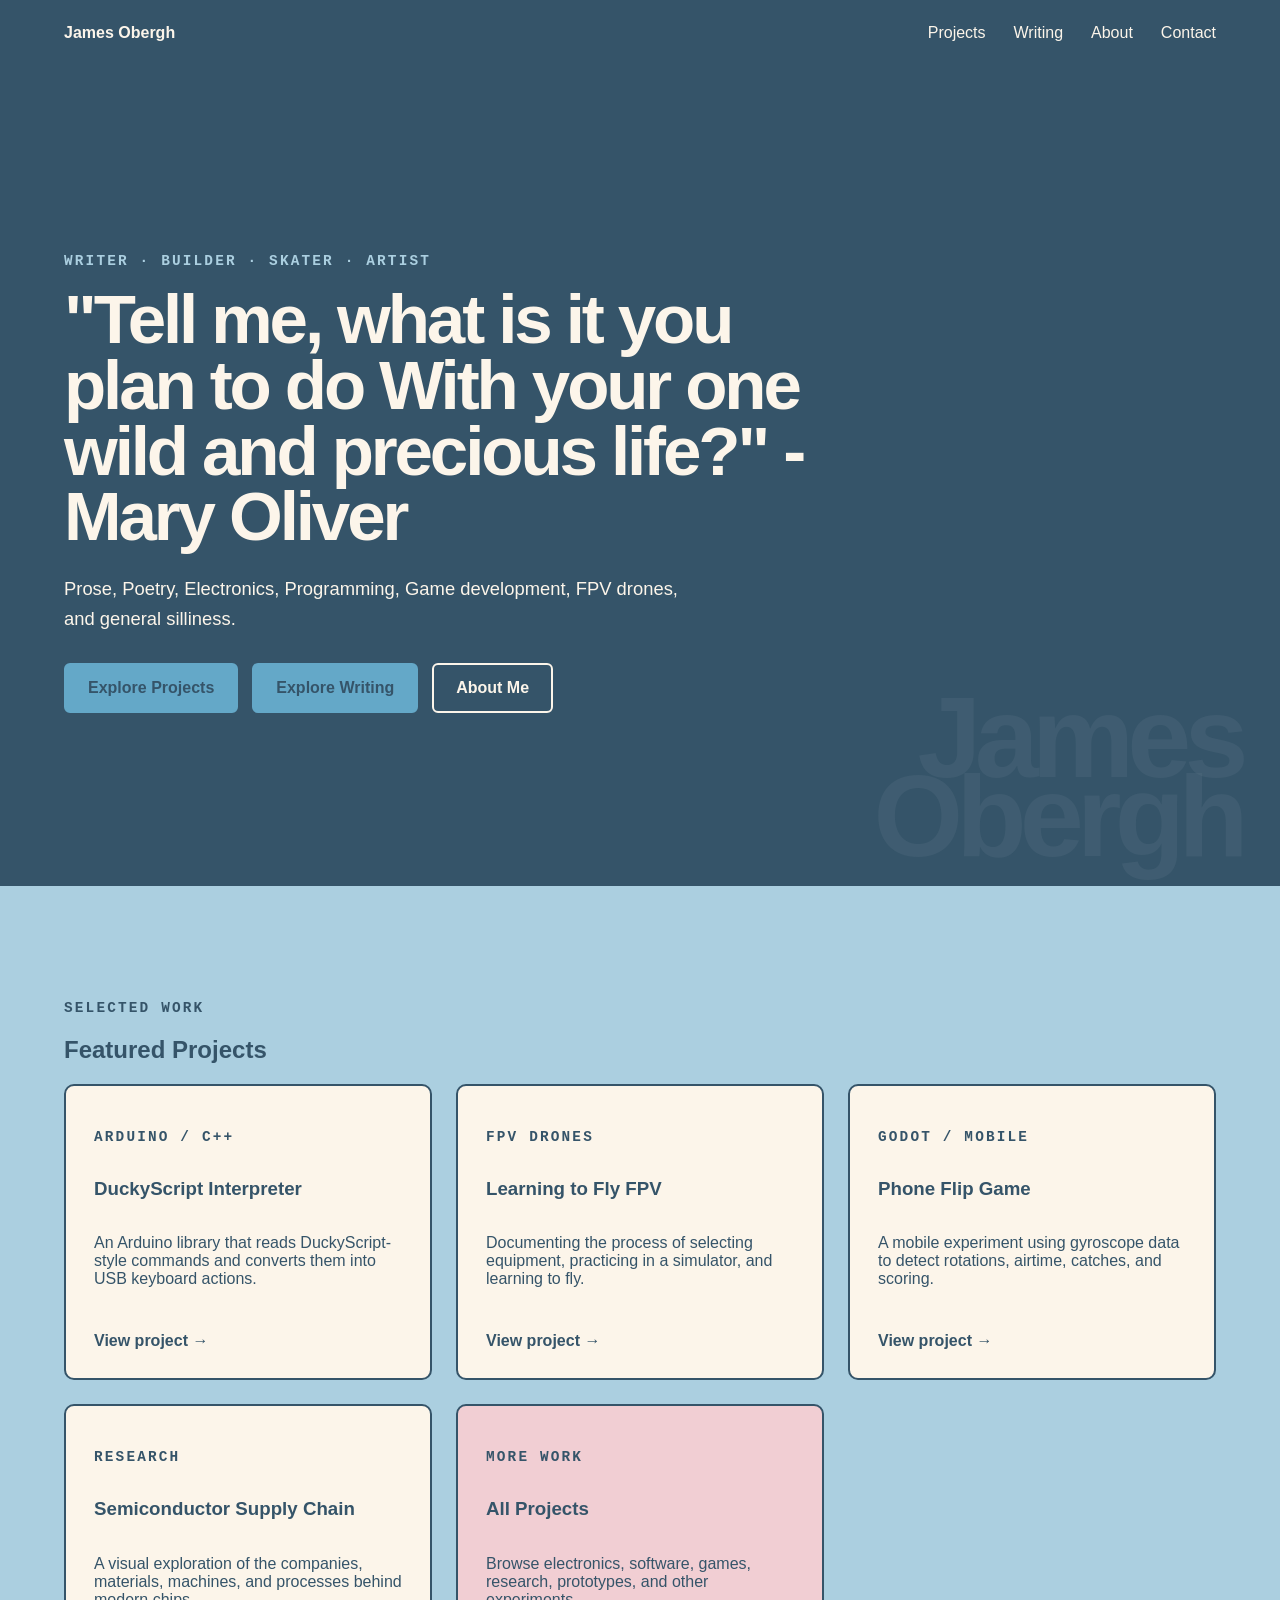
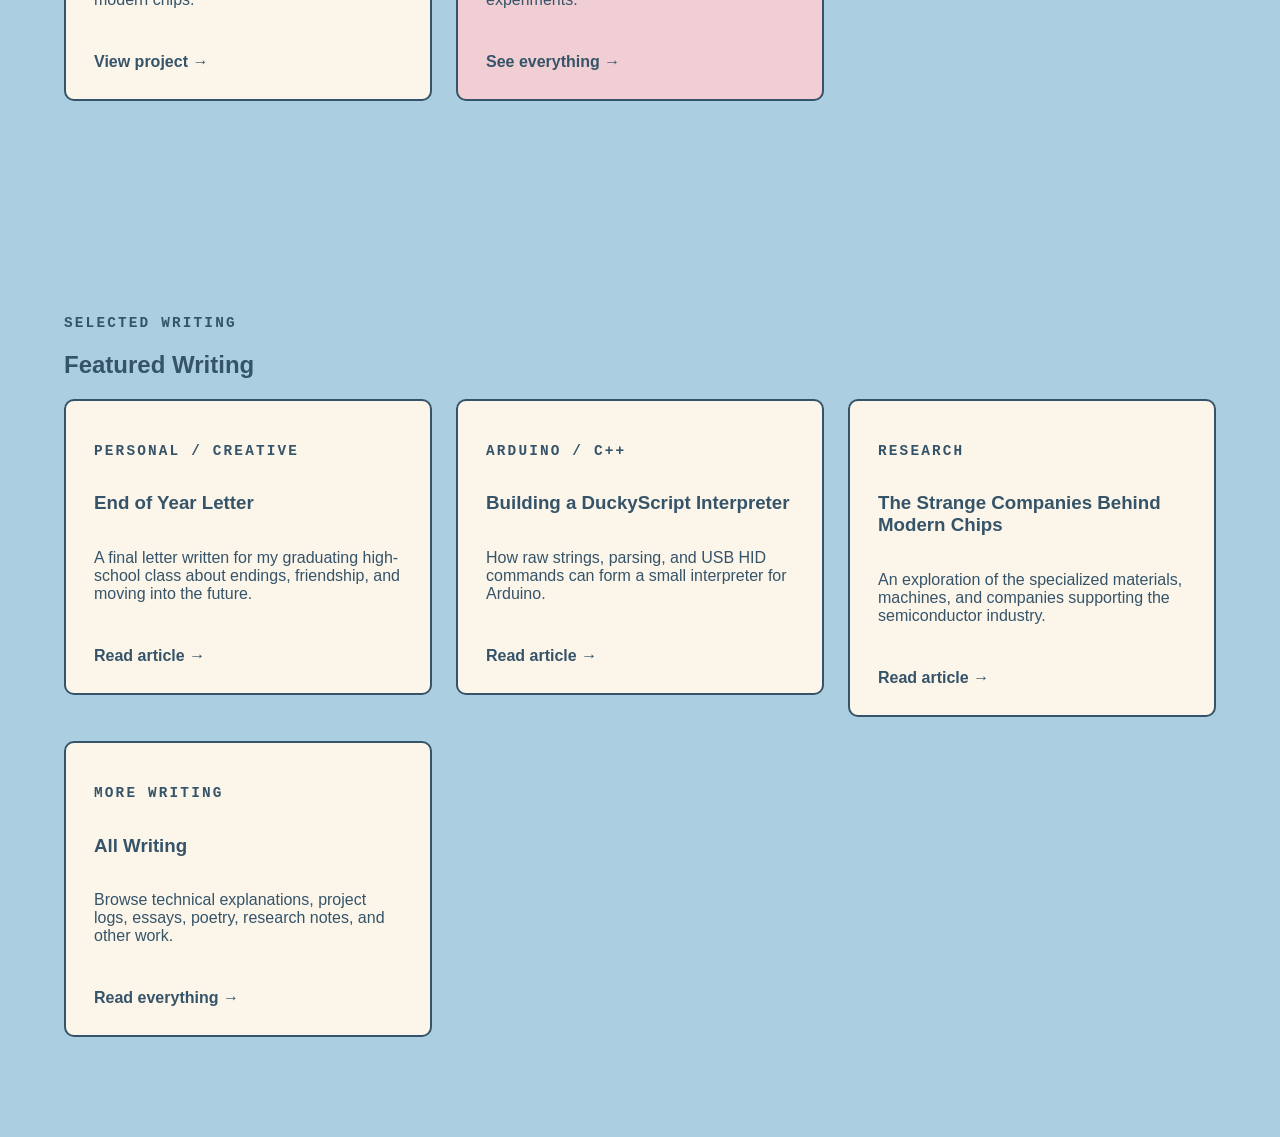
==== commit 4da9df98: "Update index.html" ====
--- a/index.html
+++ b/index.html
@@ -185,6 +185,113 @@
                 </div>
             </div>
         </section>
+        
+        <!-- =====================================================
+     FEATURED WRITING
+     Uses the same card system as Featured Projects.
+     ===================================================== -->
+
+<section class="projects featured-writing" id="featured-writing">
+    <div class="projects-inner">
+
+        <p class="eyebrow">Selected writing</p>
+        <h2>Featured Writing</h2>
+
+        <div class="project-grid">
+
+            <!-- Featured article 1 -->
+            <a
+                class="project-card-link"
+                href="writing/highschool-grad-letter.html"
+            >
+                <article class="project-card">
+                    <p class="eyebrow">Personal / Creative</p>
+
+                    <h3>End of Year Letter</h3>
+
+                    <p>
+                        A final letter written for my graduating
+                        high-school class about endings, friendship,
+                        and moving into the future.
+                    </p>
+
+                    <span class="project-link-text">
+                        Read article →
+                    </span>
+                </article>
+            </a>
+
+
+            <!-- Featured article 2 -->
+            <a
+                class="project-card-link"
+                href="writing/duckyscript-interpreter.html"
+            >
+                <article class="project-card">
+                    <p class="eyebrow">Arduino / C++</p>
+
+                    <h3>Building a DuckyScript Interpreter</h3>
+
+                    <p>
+                        How raw strings, parsing, and USB HID commands
+                        can form a small interpreter for Arduino.
+                    </p>
+
+                    <span class="project-link-text">
+                        Read article →
+                    </span>
+                </article>
+            </a>
+
+
+            <!-- Featured article 3 -->
+            <a
+                class="project-card-link"
+                href="writing/semiconductor-supply-chain.html"
+            >
+                <article class="project-card">
+                    <p class="eyebrow">Research</p>
+
+                    <h3>The Strange Companies Behind Modern Chips</h3>
+
+                    <p>
+                        An exploration of the specialized materials,
+                        machines, and companies supporting the
+                        semiconductor industry.
+                    </p>
+
+                    <span class="project-link-text">
+                        Read article →
+                    </span>
+                </article>
+            </a>
+
+
+            <!-- Link to complete Writing page -->
+            <a
+                class="project-card-link"
+                href="writing.html"
+            >
+                <article class="project-card writing-card-more">
+                    <p class="eyebrow">More Writing</p>
+
+                    <h3>All Writing</h3>
+
+                    <p>
+                        Browse technical explanations, project logs,
+                        essays, poetry, research notes, and other work.
+                    </p>
+
+                    <span class="project-link-text">
+                        Read everything →
+                    </span>
+                </article>
+            </a>
+
+        </div>
+    </div>
+</section>
+        
     </main>
 </body>
 </html>
--- a/styles.css
+++ b/styles.css
@@ -1152,6 +1152,26 @@
     margin: 110px auto 0;
 }
 
+/* Responsive embedded video */
+.video-embed {
+    width: 100%;
+    margin: 34px 0;
+
+    /* Keeps the video at a standard 16:9 ratio */
+    aspect-ratio: 16 / 9;
+
+    overflow: hidden;
+    border: 2px solid var(--navy);
+    border-radius: 12px;
+}
+
+.video-embed iframe {
+    display: block;
+    width: 100%;
+    height: 100%;
+    border: 0;
+}
+
 @media (max-width: 900px) {
     /*
        Temporarily hide desktop navigation.
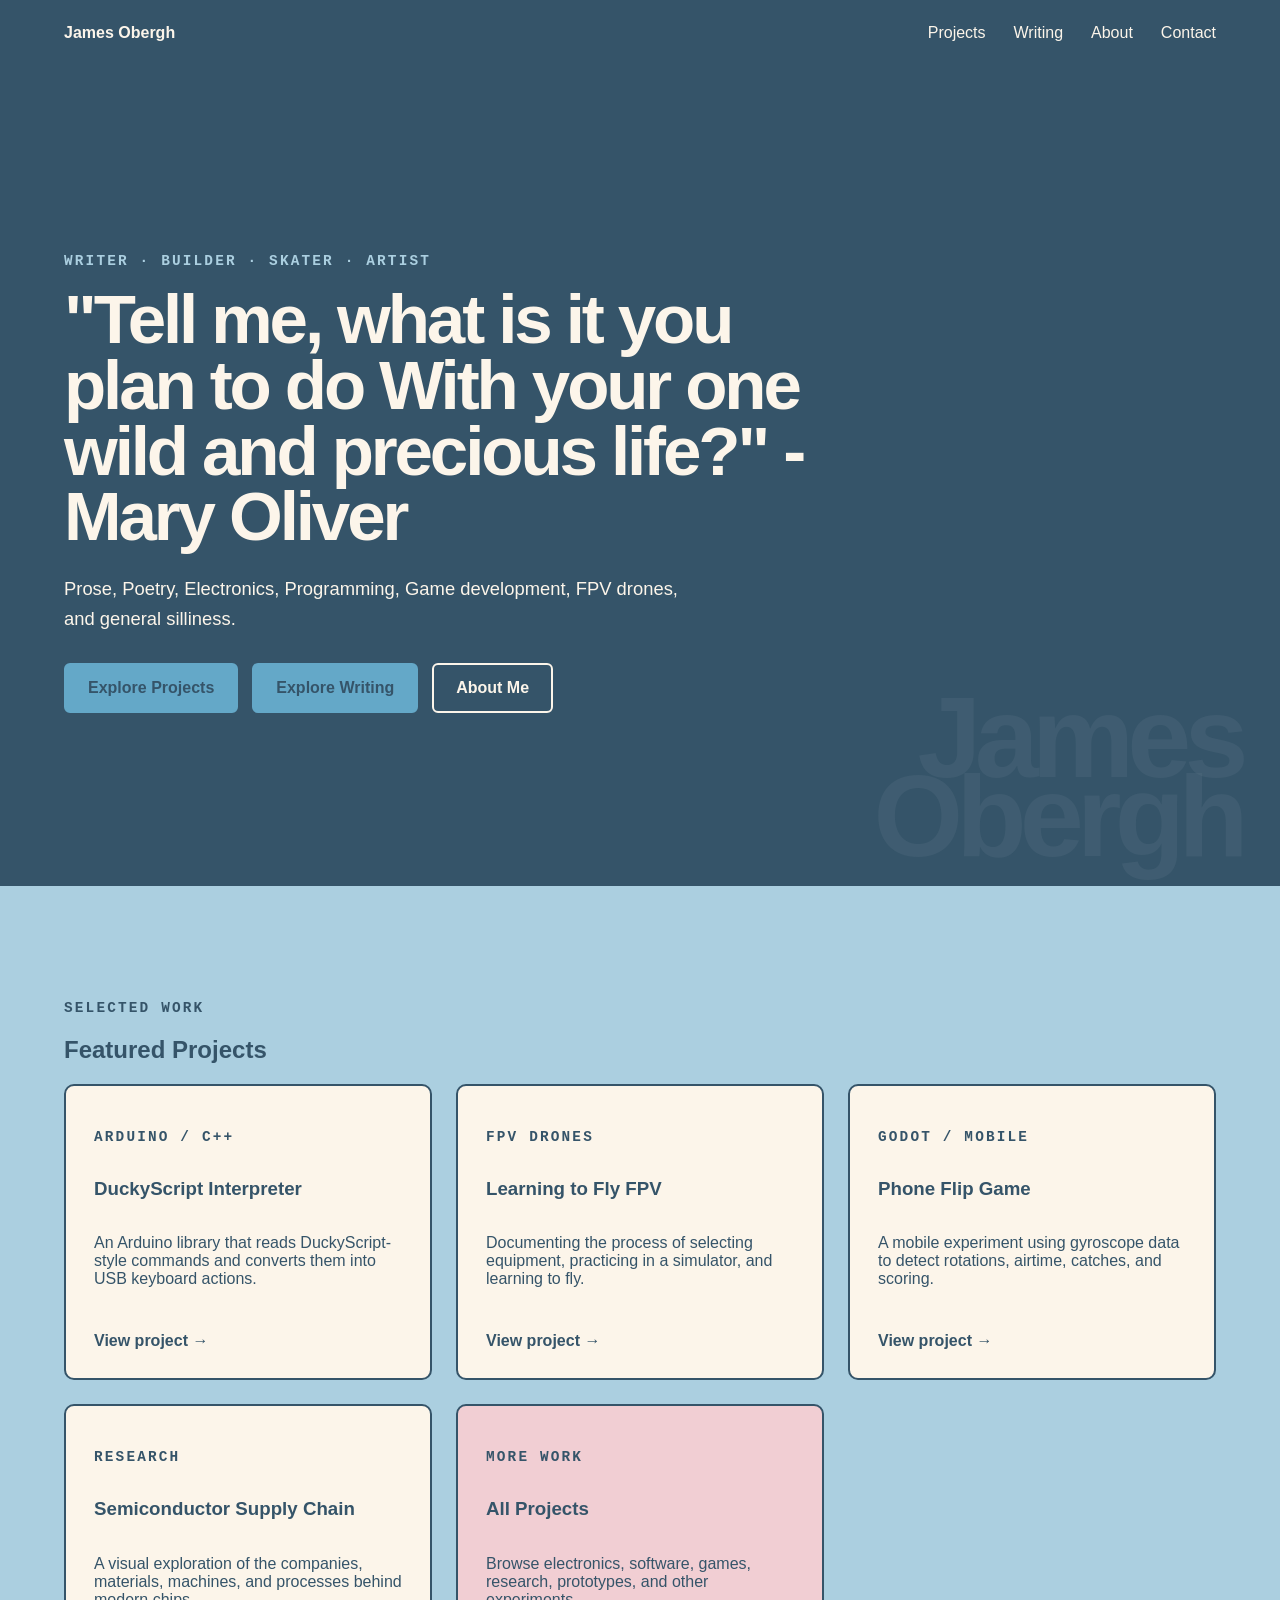
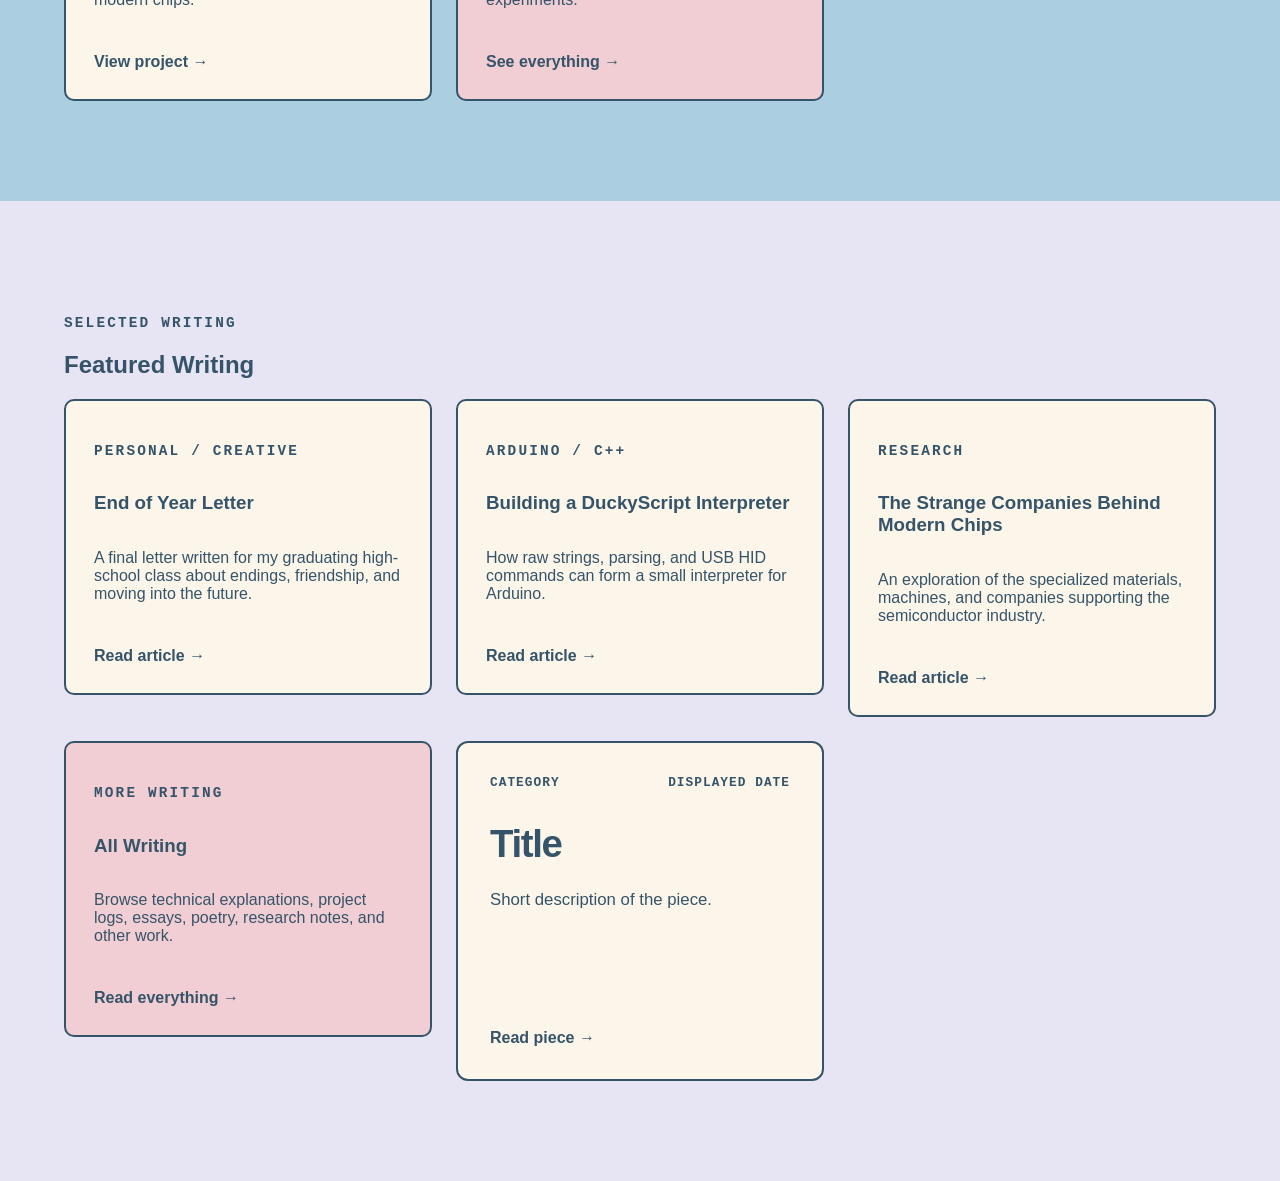
==== commit 8ea018fc: "Update index.html" ====
--- a/index.html
+++ b/index.html
@@ -288,6 +288,31 @@
                 </article>
             </a>
 
+            <a
+                class="writing-card"
+                href="writing/filename.html"
+            >
+                <article>
+                    <div class="writing-card-meta">
+                        <span>Category</span>
+            
+                        <time datetime="YYYY-MM-DD">
+                            Displayed date
+                        </time>
+                    </div>
+            
+                    <h3>Title</h3>
+            
+                    <p>
+                        Short description of the piece.
+                    </p>
+            
+                    <span class="writing-card-action">
+                        Read piece →
+                    </span>
+                </article>
+            </a>
+
         </div>
     </div>
 </section>
--- a/styles.css
+++ b/styles.css
@@ -628,6 +628,45 @@
     color: var(--navy);
 }
 
+/* =========================================================
+   FEATURED WRITING — HOMEPAGE
+   ========================================================= */
+
+/*
+   Featured Writing reuses the Projects layout, grid,
+   cards, hover effects, and typography.
+
+   Only the section background and final card color differ.
+*/
+.featured-writing {
+    background: var(--lavender);
+}
+
+
+/*
+   The general eyebrow color is pale, so override it
+   inside this light-colored section.
+*/
+.featured-writing .eyebrow {
+    color: var(--navy);
+}
+
+
+/*
+   Give the final All Writing card its own palette color.
+*/
+.writing-card-more {
+    background: var(--pink);
+}
+
+
+/*
+   Make sure the section stays above the fixed watermark.
+*/
+.featured-writing {
+    position: relative;
+    z-index: 2;
+}
 
 /*
    Introductory heading at the top of Projects,
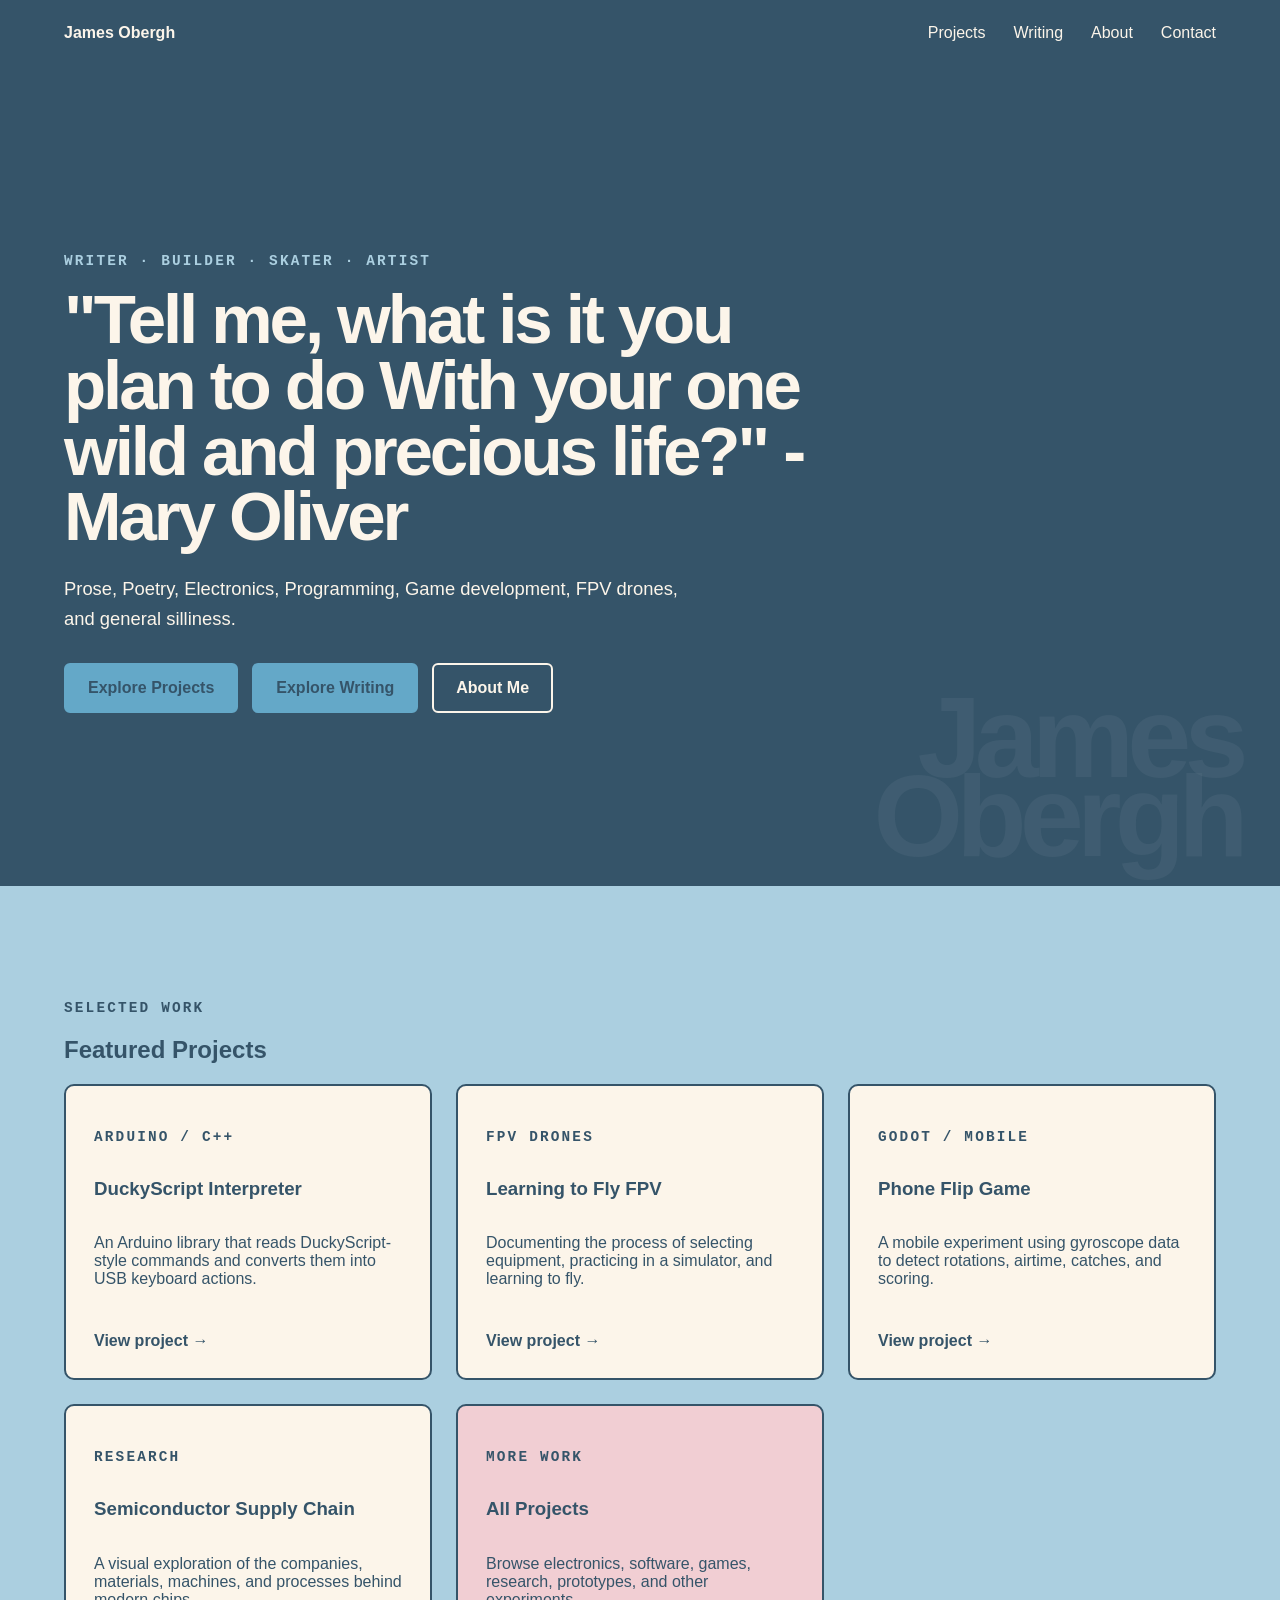
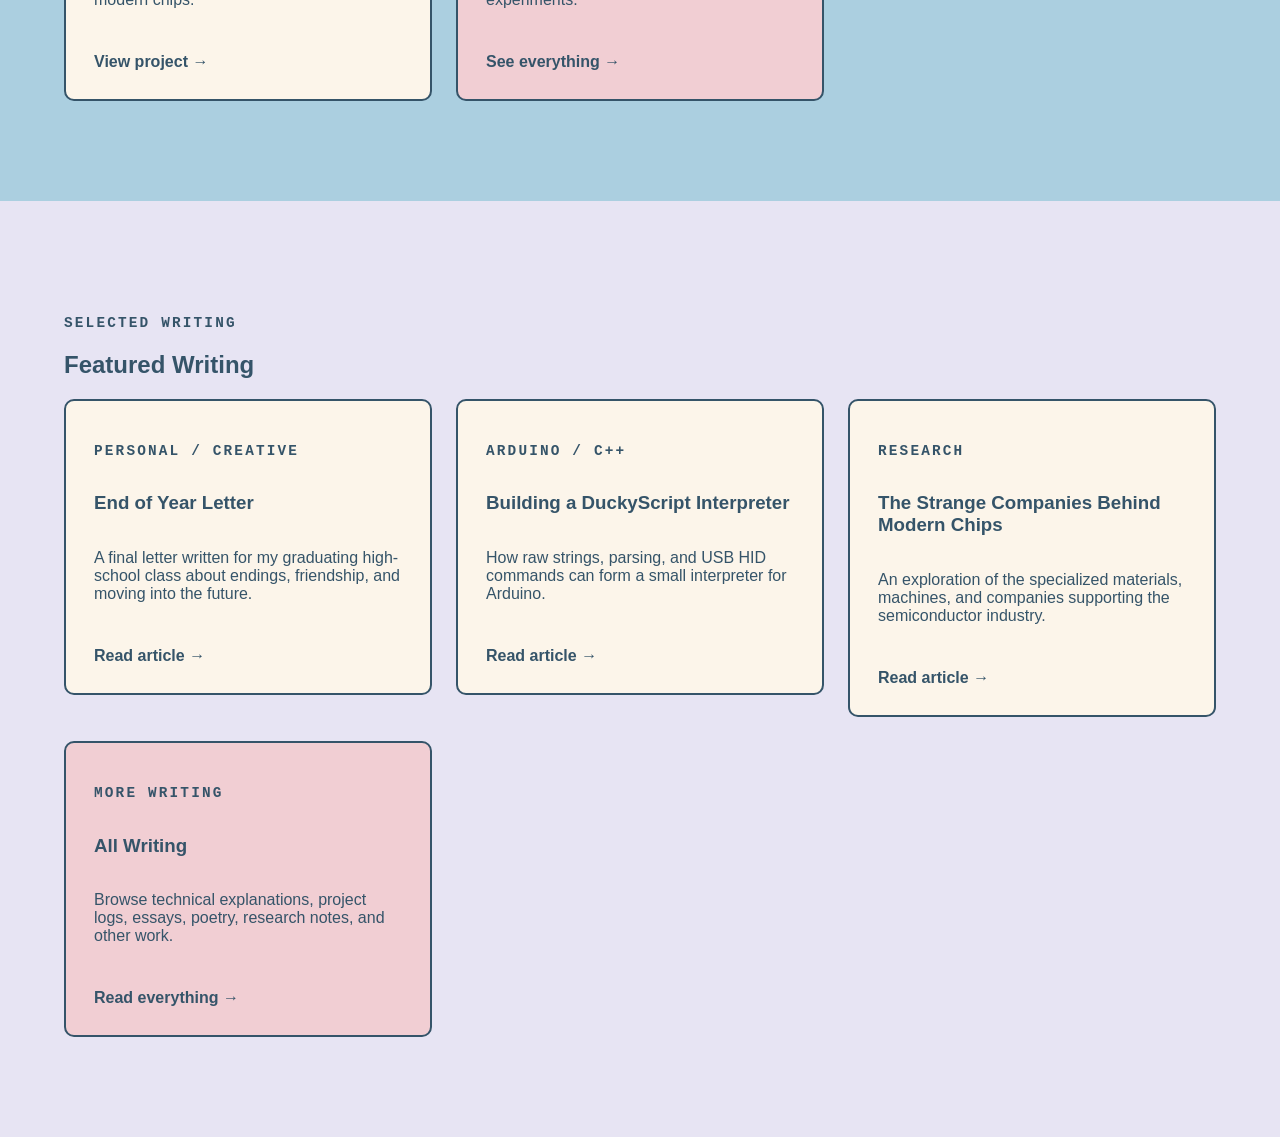
==== commit f8392ee7: "Delete writing card section from index.html Removed writing card section from index.html" ====
--- a/index.html
+++ b/index.html
@@ -288,31 +288,6 @@
                 </article>
             </a>
 
-            <a
-                class="writing-card"
-                href="writing/filename.html"
-            >
-                <article>
-                    <div class="writing-card-meta">
-                        <span>Category</span>
-            
-                        <time datetime="YYYY-MM-DD">
-                            Displayed date
-                        </time>
-                    </div>
-            
-                    <h3>Title</h3>
-            
-                    <p>
-                        Short description of the piece.
-                    </p>
-            
-                    <span class="writing-card-action">
-                        Read piece →
-                    </span>
-                </article>
-            </a>
-
         </div>
     </div>
 </section>
--- a/styles.css
+++ b/styles.css
@@ -1211,6 +1211,50 @@
     border: 0;
 }
 
+/* =========================================================
+   ARTICLE AND PROJECT IMAGES
+   ========================================================= */
+
+/*
+   Container for an image and its caption.
+*/
+.article-image,
+.project-image {
+    width: 100%;
+    margin: 40px 0;
+}
+
+
+/*
+   Make images resize with the page rather than
+   overflowing on narrow screens.
+*/
+.article-image img,
+.project-image img {
+    display: block;
+
+    width: 100%;
+    height: auto;
+
+    border: 2px solid var(--navy);
+    border-radius: 12px;
+}
+
+
+/*
+   Caption displayed underneath the image.
+*/
+.article-image figcaption,
+.project-image figcaption {
+    margin-top: 12px;
+
+    color: var(--navy);
+
+    font-family: monospace;
+    font-size: 0.9rem;
+    line-height: 1.5;
+}
+
 @media (max-width: 900px) {
     /*
        Temporarily hide desktop navigation.
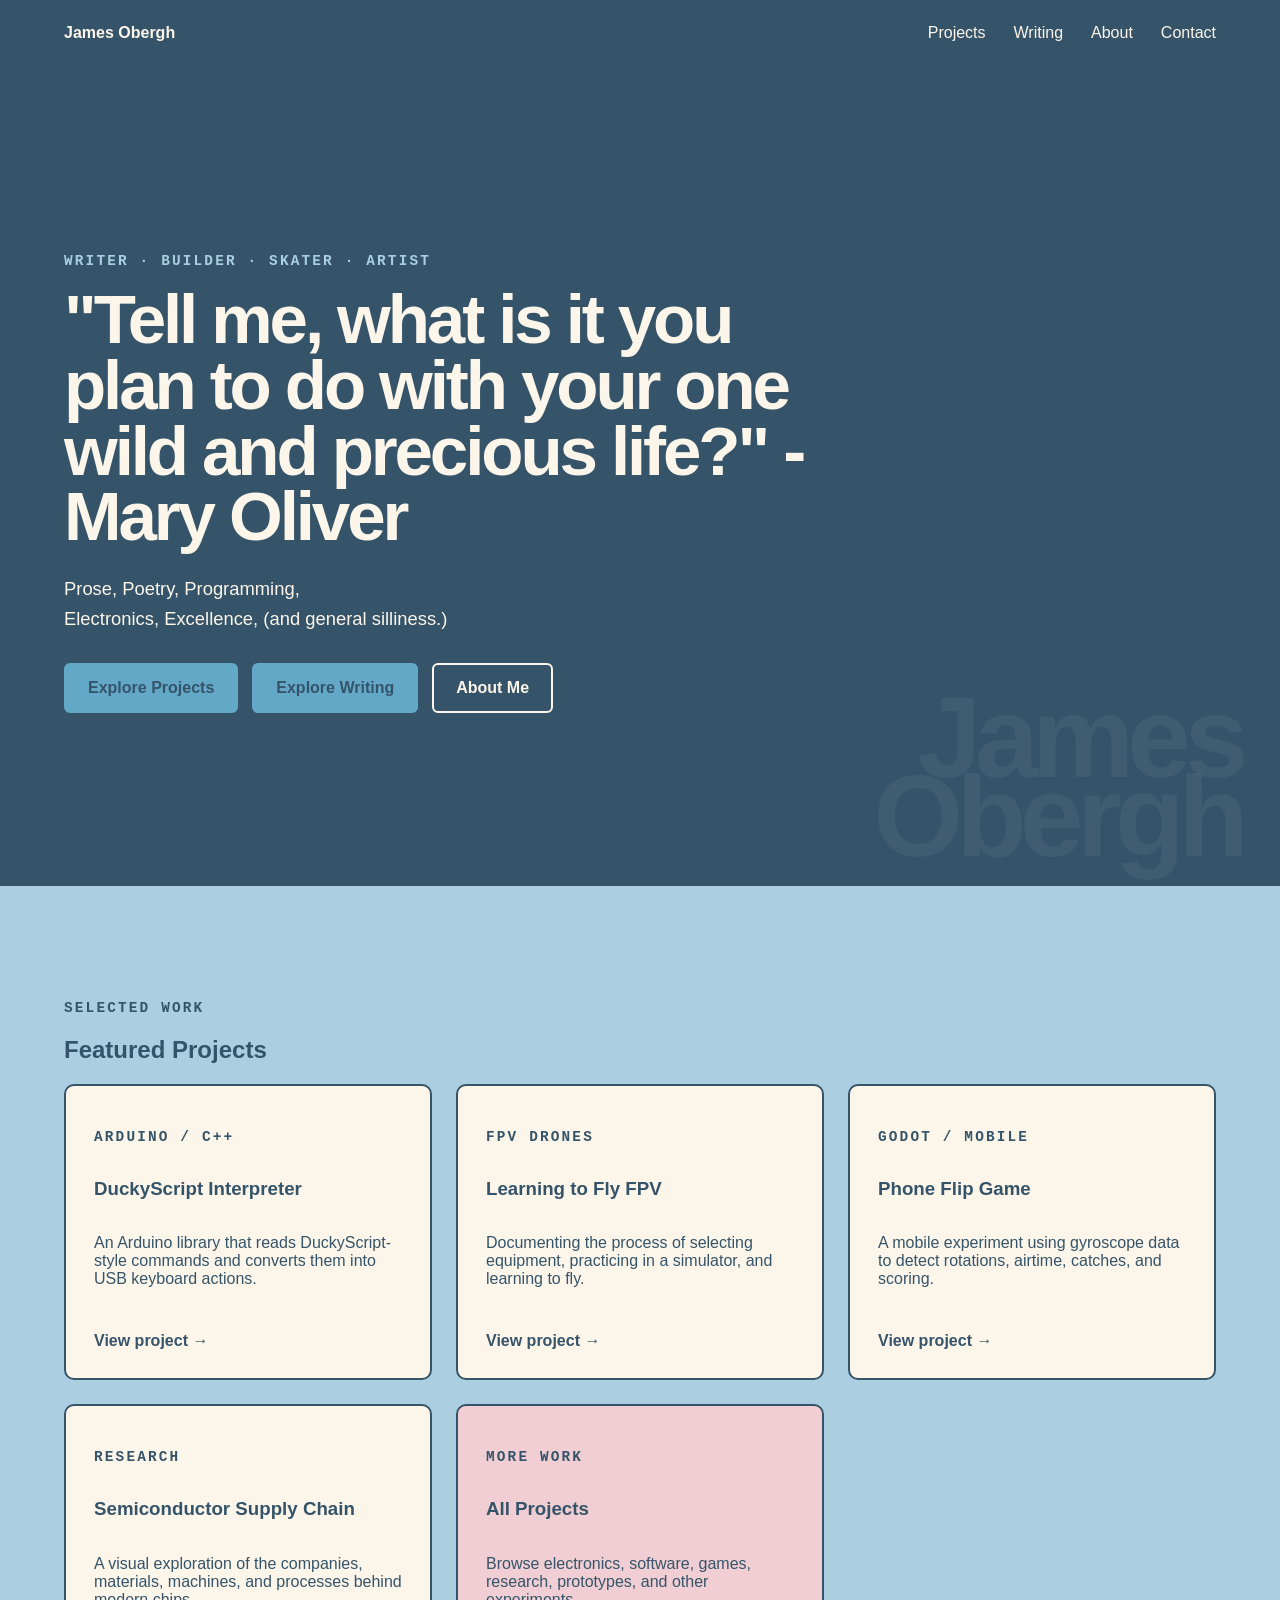
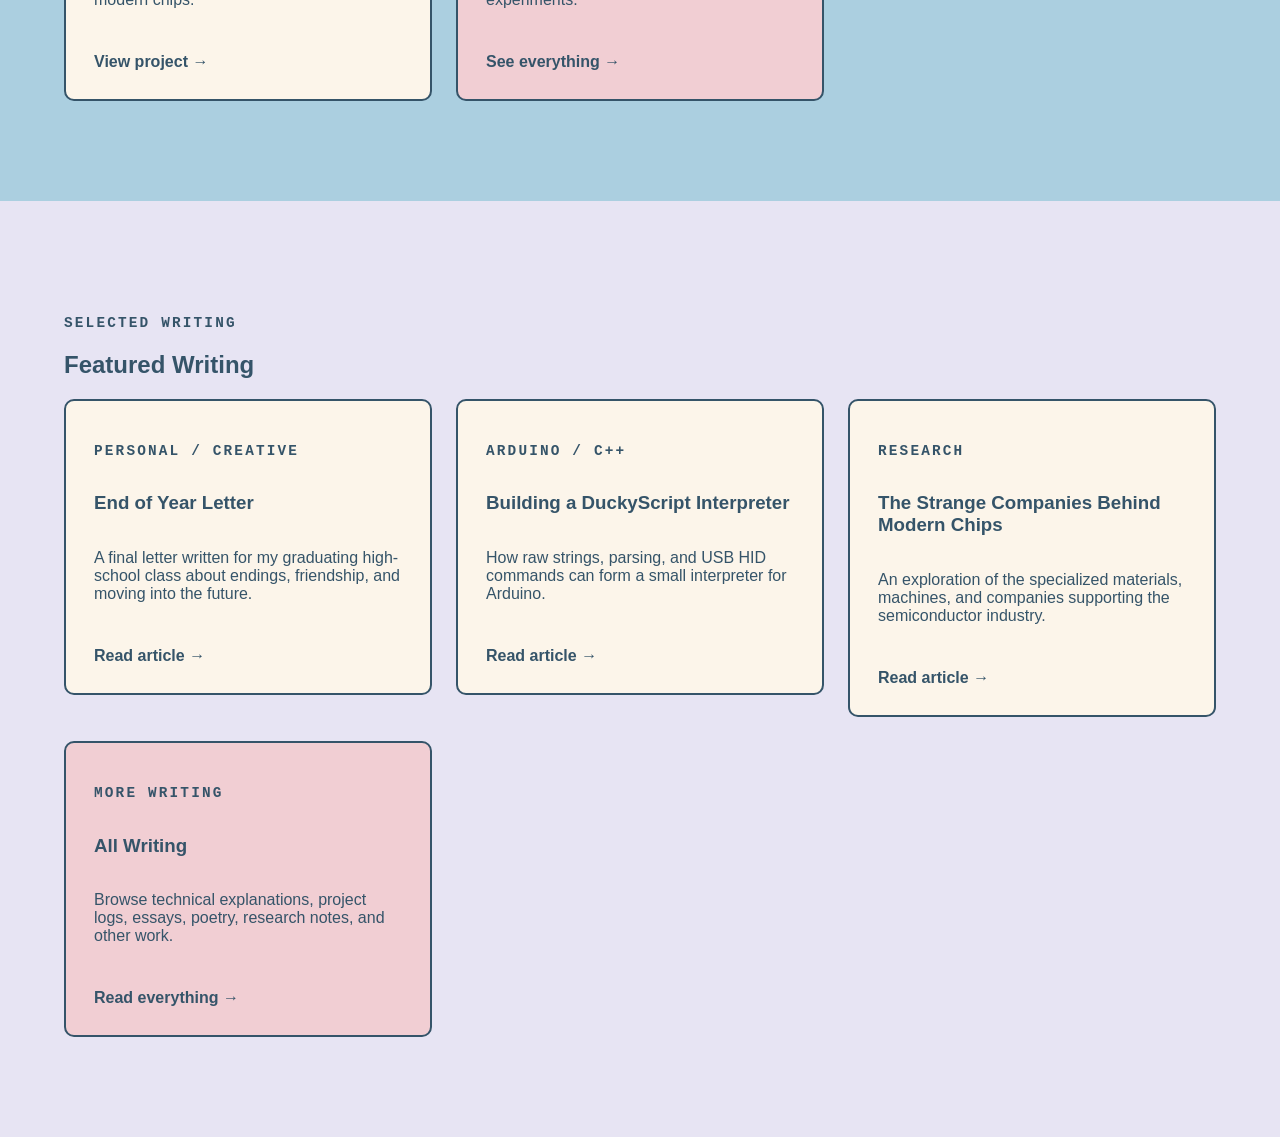
==== commit 5706e4ff: "Update index.html" ====
--- a/index.html
+++ b/index.html
@@ -40,12 +40,11 @@
 
                 <h1>
                     "Tell me, what is it you plan to do
-                    With your one wild and precious life?" - Mary Oliver
+                    with your one wild and precious life?" - Mary Oliver
                 </h1>
 
                 <p class="hero-description">
-                    Prose, Poetry, Electronics, Programming, Game development,
-                    FPV drones, and general silliness.
+                    Prose, Poetry, Programming, <br> Electronics, Excellence, (and general silliness.)
                 </p>
 
             <div class="buttons">
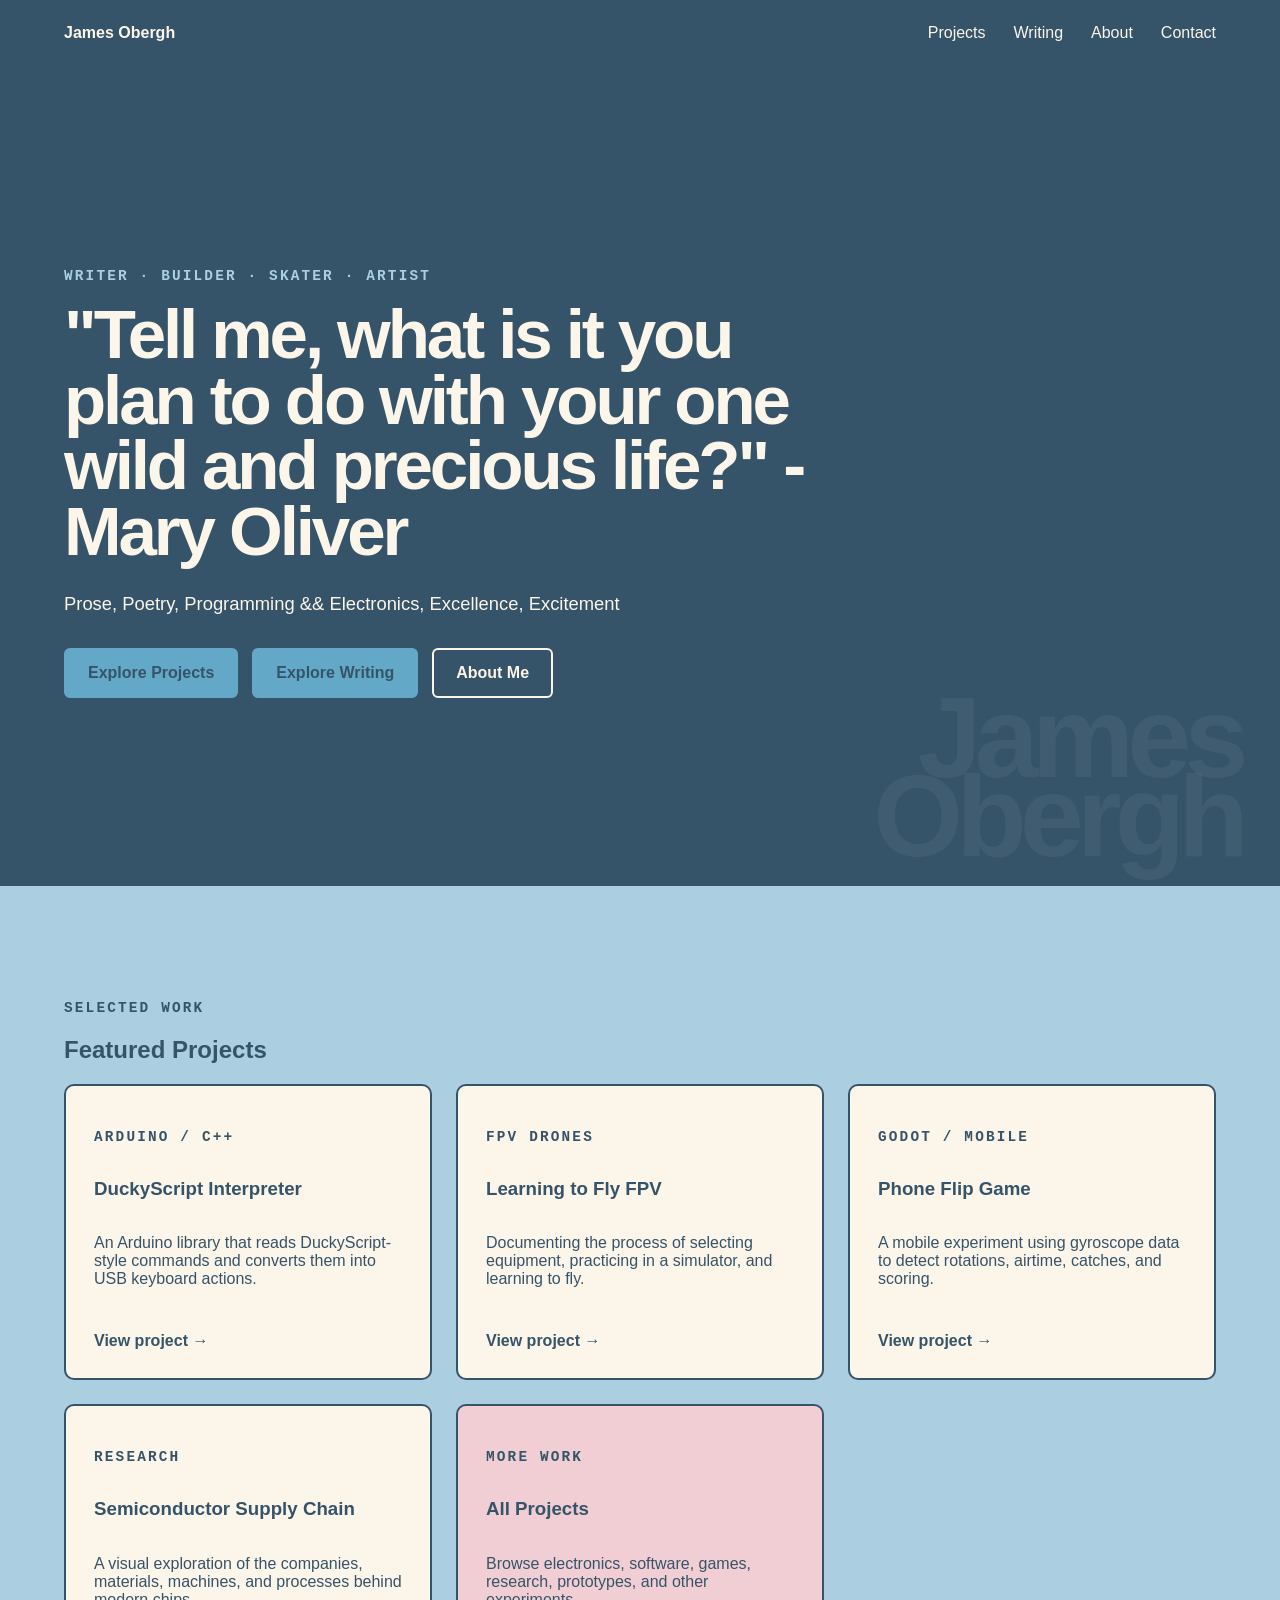
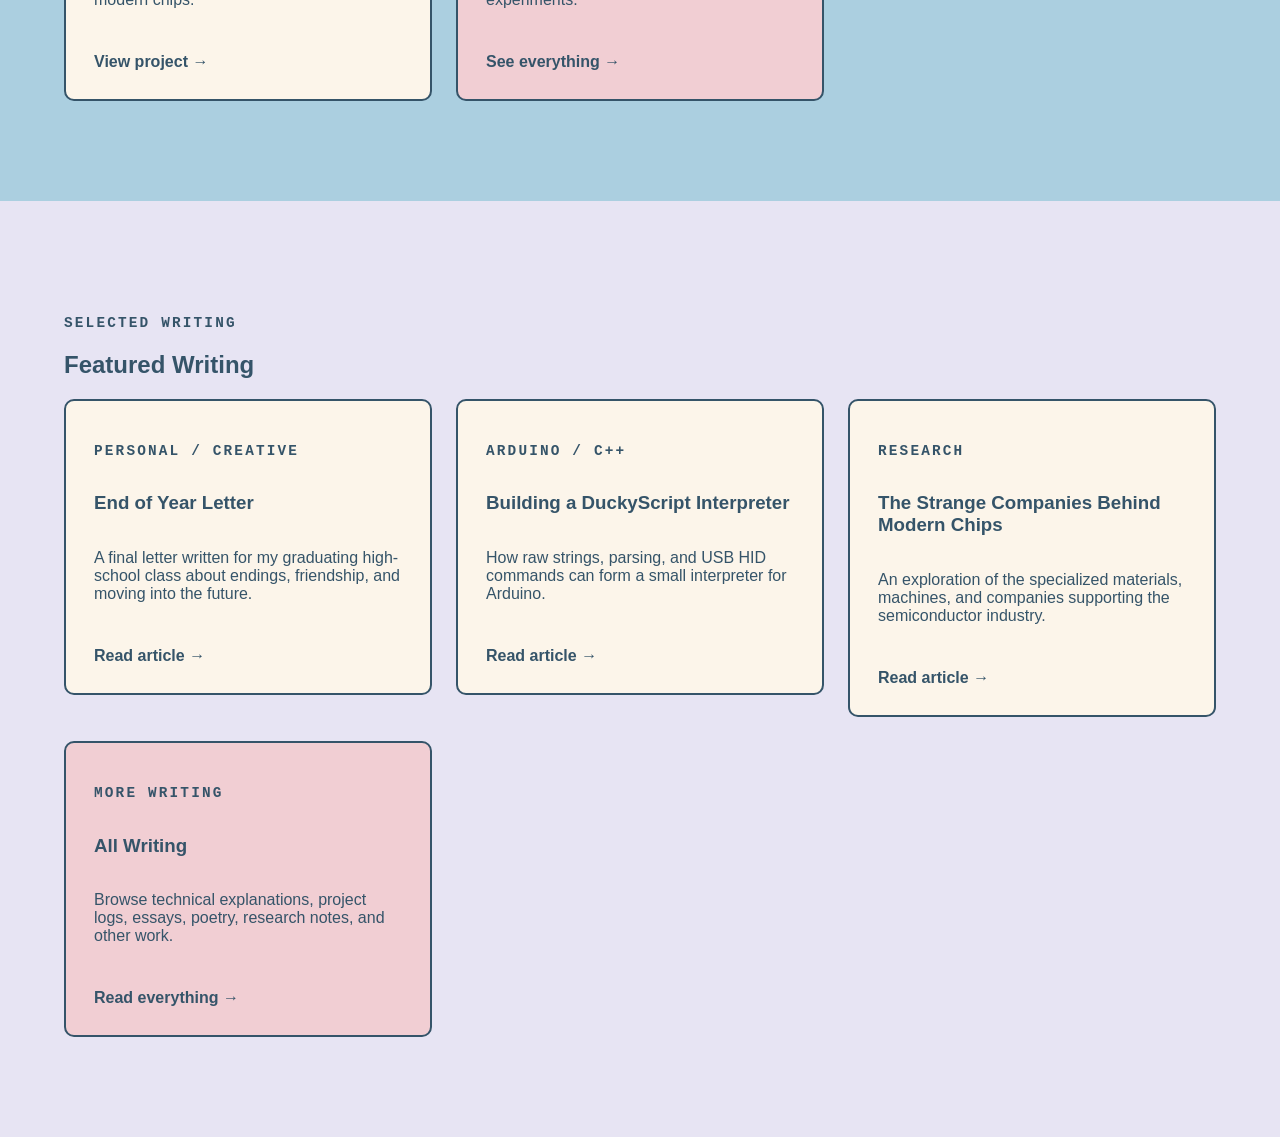
==== commit 71c805ef: "Update index.html" ====
--- a/index.html
+++ b/index.html
@@ -44,7 +44,7 @@
                 </h1>
 
                 <p class="hero-description">
-                    Prose, Poetry, Programming, <br> Electronics, Excellence, (and general silliness.)
+                    Prose, Poetry, Programming && Electronics, Excellence, Excitement
                 </p>
 
             <div class="buttons">
